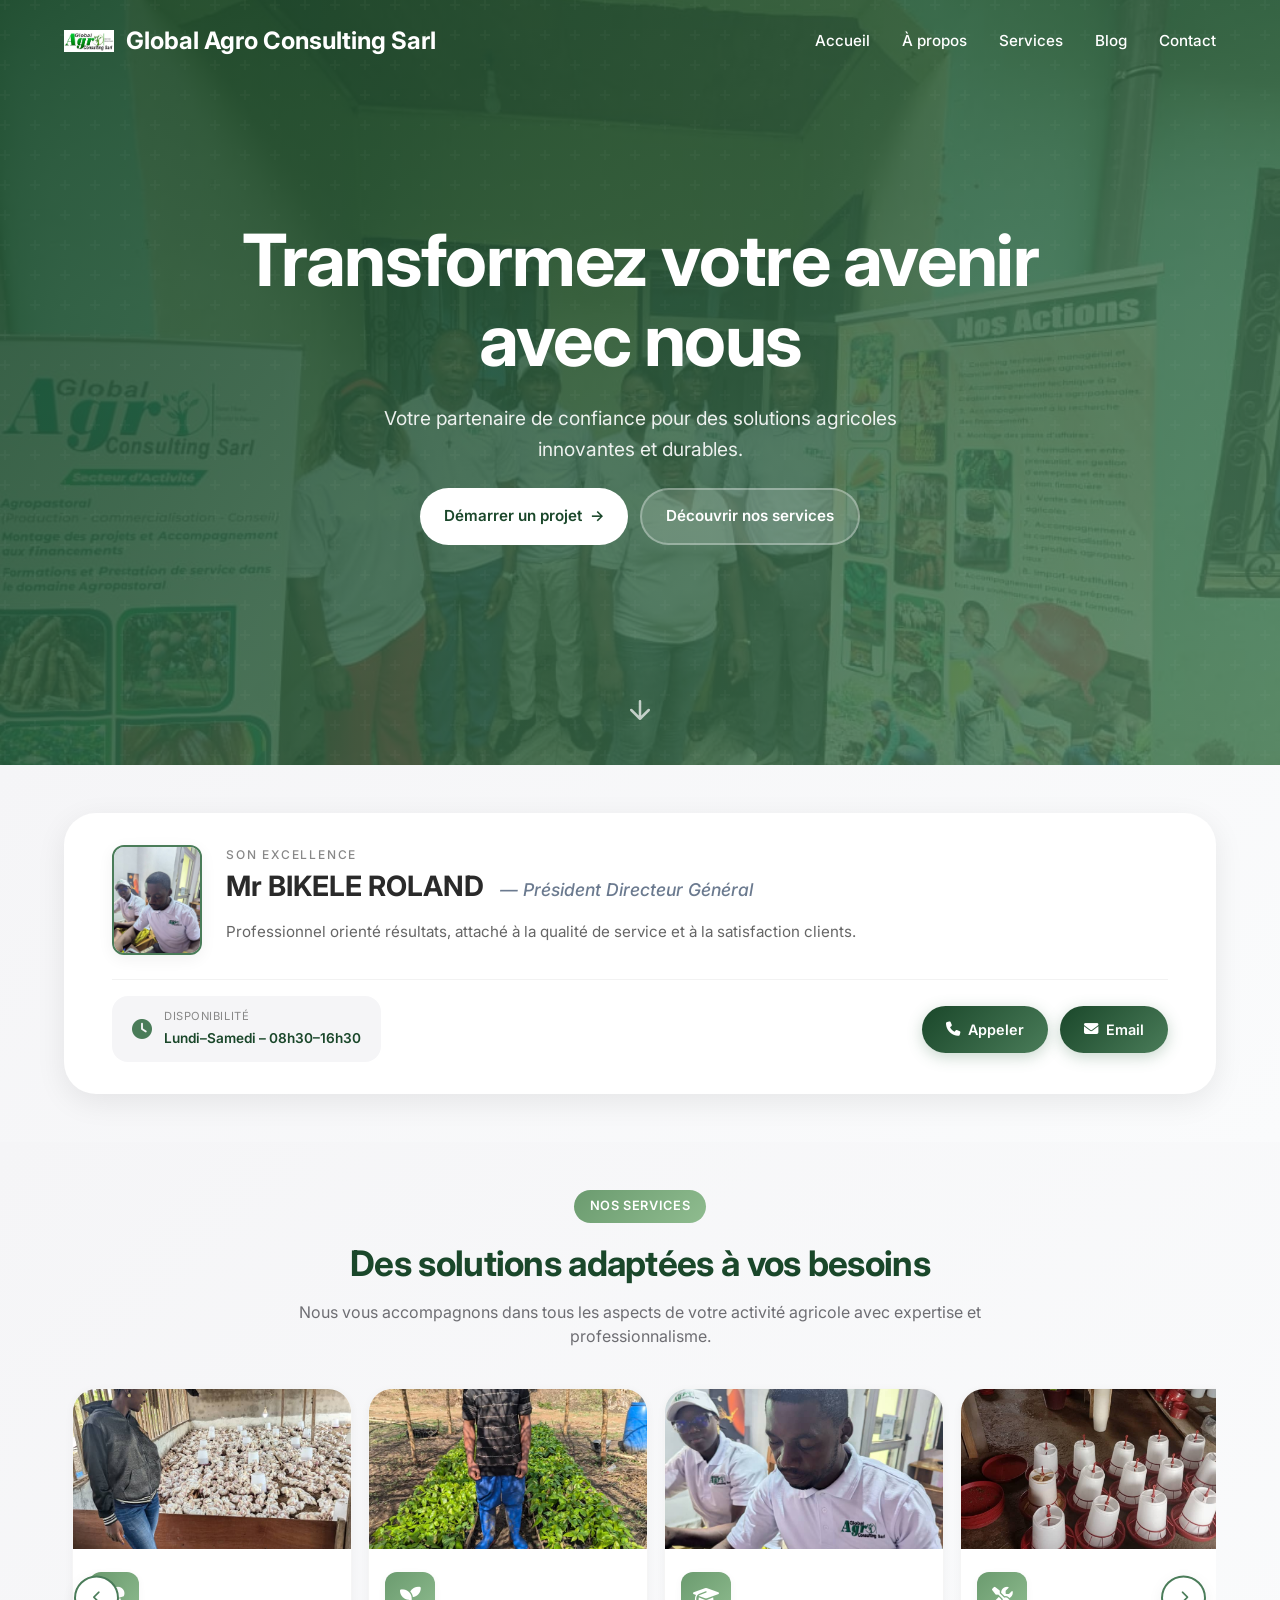
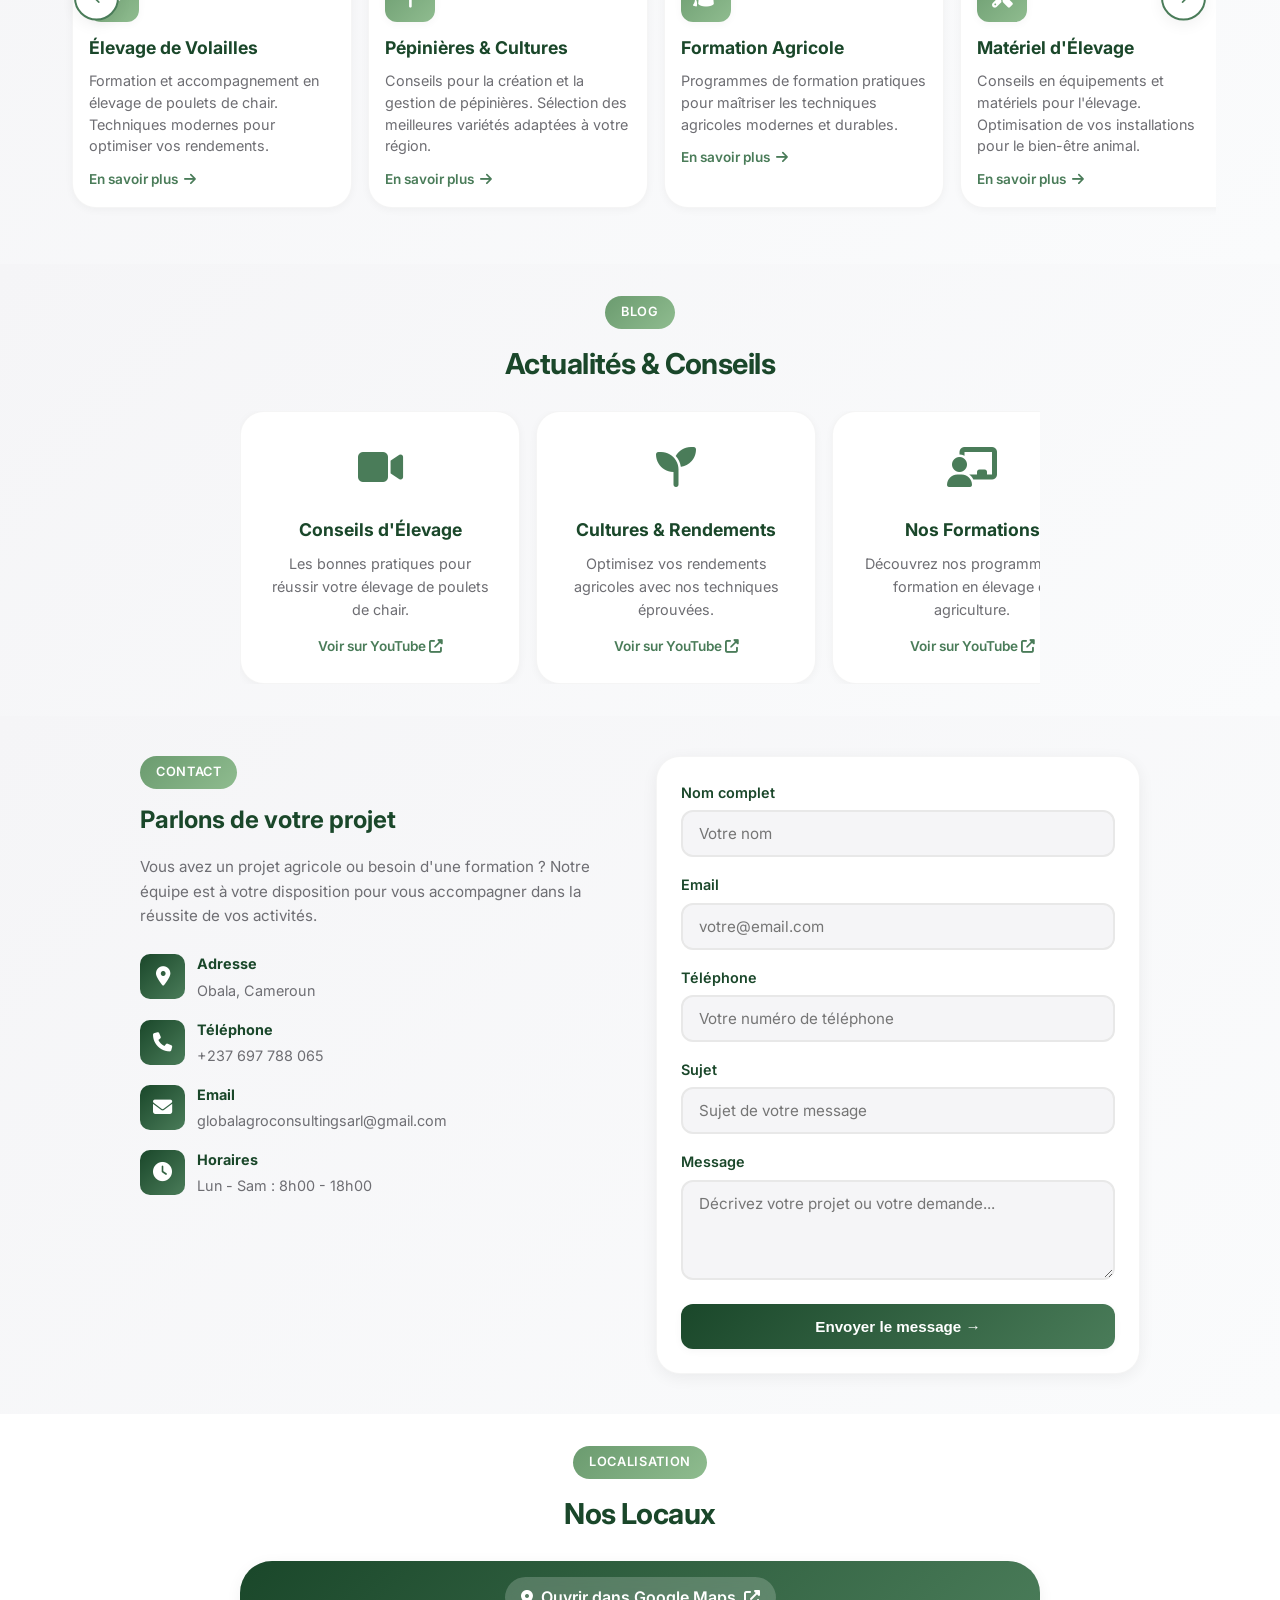
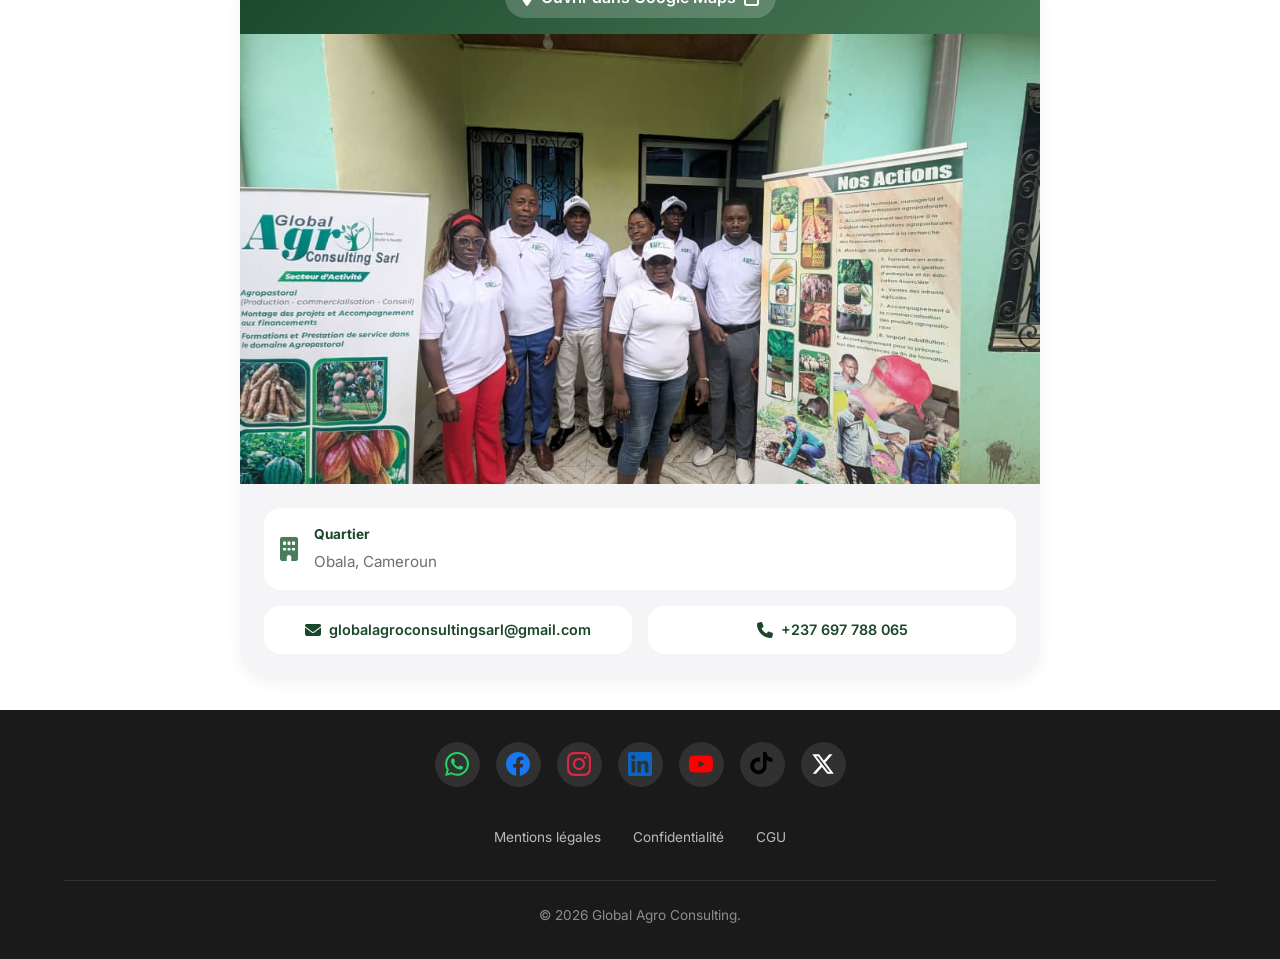
==== index.html @ 36a89e64 "premier commit" ====
<!DOCTYPE html>
<html lang="fr">
<head>
    <!-- ============================================
         MÉTADONNÉES
         ============================================ -->
    <meta charset="UTF-8">
    <meta name="viewport" content="width=device-width, initial-scale=1.0">
    <meta name="description" content="Votre description ici - Présentez votre entreprise en 150-160 caractères">
    <meta name="author" content="Nom de votre entreprise">
    <meta name="keywords" content="mots-clés, secteur, activité, ville">
    
    <!-- Titre de la page -->
    <title>Nom de votre entreprise - Votre slogan</title>
    
    <!-- ============================================
         POLICES ET STYLES
         ============================================ -->
    <!-- Police Inter (style Apple) -->
    <link rel="preconnect" href="https://fonts.googleapis.com">
    <link rel="preconnect" href="https://fonts.gstatic.com" crossorigin>
    <link href="https://fonts.googleapis.com/css2?family=Inter:wght@300;400;500;600;700&display=swap" rel="stylesheet">

    <!-- Icons - Font Awesome -->
    <link rel="stylesheet" href="https://cdnjs.cloudflare.com/ajax/libs/font-awesome/6.5.1/css/all.min.css">

    <!-- Feuille de style principale -->
    <link rel="stylesheet" href="css/style.css">
    
    <!-- ============================================
         FAVICONE
         ============================================
         Votre logo comme favicone
    -->
    <link rel="icon" type="image/jpeg" href="images/logo consulting.jpeg">
</head>
<body>

    <!-- ============================================
         NAVIGATION
         ============================================
        
    -->
    <nav class="navbar" id="navbar">
        <!-- LOGO -->
        <a href="#" class="logo">
            <img src="images/logo consulting.jpeg" alt="Logo" class="logo-img">
            <!-- REMPLACER PAR LE NOM DE VOTRE ENTREPRISE -->
            Global Agro Consulting Sarl
        </a>
        
        <!-- Liens de navigation -->
        <ul class="nav-links" id="navLinks">
            <li><a href="#accueil">Accueil</a></li>
            <li><a href="#apropos">À propos</a></li>
            <li><a href="#services">Services</a></li>
            <li><a href="#blog">Blog</a></li>
            <li><a href="#contact">Contact</a></li>
        </ul>
        
        <!-- Bouton menu mobile (hamburger) -->
        <button class="mobile-toggle" id="mobileToggle" aria-label="Menu">
            <span></span>
            <span></span>
            <span></span>
        </button>
    </nav>

    <!-- ============================================
         HERO SECTION (ACCUEIL)
         ============================================
         Section principale avec impact visuel
         PHOTO : Remplacez par une photo de vos locaux
    -->
    <section class="hero" id="accueil" style="background: linear-gradient(135deg, rgba(26, 71, 42, 0.9) 0%, rgba(74, 124, 89, 0.8) 100%), url('images/local a obala.jpeg') center/cover no-repeat fixed;">
        <div class="hero-content">
    
            
            <!-- Titre principal -->
            <h1>Transformez votre avenir avec nous</h1>
            
            <!-- Sous-titre / Description -->
            <p>Votre partenaire de confiance pour des solutions agricoles innovantes et durables.</p>
            
            <!-- Boutons d'action -->
            <div class="hero-buttons">
                <a href="#contact" class="btn btn-primary">
                    Démarrer un projet <span>→</span>
                </a>
                <a href="#services" class="btn btn-secondary">
                    Découvrir nos services
                </a>
            </div>
        </div>
        
        <!-- Indicateur de scroll -->
        <div class="hero-scroll">
            <svg viewBox="0 0 24 24" fill="none" stroke-width="2" stroke-linecap="round" stroke-linejoin="round">
                <path d="M12 5v14M19 12l-7 7-7-7"/>
            </svg>
        </div>
    </section>

    <!-- ============================================
         SECTION À PROPOS
         ============================================
         Carte du Directeur Général - Style Premium
    -->
    <section class="about" id="apropos">
        <div class="dg-card fade-in">
            <!-- Informations du DG -->
            <div class="dg-content">
                <div class="dg-header">
                    <!-- Photo du DG en petit dans le coin -->
                    <div class="dg-photo-wrapper">
                        <img src="images/formation chez agro consuting.jpeg" alt="Mr BIKELE ROLAND - Directeur Général" class="dg-photo">
                    </div>
                    
                    <div class="dg-text-section">
                        <p class="dg-excellence">SON EXCELLENCE</p>
                        <div class="dg-name-title">
                            <h2 class="dg-name">Mr BIKELE ROLAND</h2>
                            <p class="dg-title">Président Directeur Général</p>
                            <p class="dg-description">
                    Professionnel orienté résultats, attaché à la qualité de service et à la satisfaction clients.
                </p>
                        </div>
                    </div>
                </div>
                
                
                
                <div class="dg-bottom">
                    <div class="dg-availability-inner">
                        <i class="fas fa-clock"></i>
                        <div>
                            <span class="availability-label">Disponibilité</span>
                            <p class="availability-hours">Lundi–Samedi – 08h30–16h30</p>
                        </div>
                    </div>
                    
                    <div class="dg-actions">
                        <a href="tel:+237697788065" class="btn-contact">
                            <i class="fas fa-phone"></i>
                            Appeler
                        </a>
                        <a href="mailto:globalagroconsultingsarl@gmail.com" class="btn-contact">
                            <i class="fas fa-envelope"></i>
                            Email
                        </a>
                    </div>
                </div>
            </div>
        </div>
    </section>

    <!-- ============================================
         SECTION SERVICES
         ============================================
         Grille présentant vos services/prestations
    -->
    <section class="services" id="services">
        <div class="section-header fade-in">
            <span class="section-tag">Nos Services</span>
            <h2 class="section-title">Des solutions adaptées à vos besoins</h2>
            <p class="section-subtitle">Nous vous accompagnons dans tous les aspects de votre activité agricole avec expertise et professionnalisme.</p>
        </div>
        
        <div class="services-slider">
            <div class="services-track">
                <!-- SERVICE 1 : Élevage -->
                <div class="service-card fade-in">
                    <img src="images/services elevage poussins.jpeg" alt="Élevage de volailles" class="service-image">
                    <div class="service-icon"><i class="fas fa-feather"></i></div>
                    <h3>Élevage de Volailles</h3>
                    <p>Formation et accompagnement en élevage de poulets de chair. Techniques modernes pour optimiser vos rendements.</p>
                    <a href="#contact" class="service-link">En savoir plus <i class="fas fa-arrow-right"></i></a>
                </div>
                
                <!-- SERVICE 2 : Pépinières -->
                <div class="service-card fade-in">
                    <img src="images/services aide pépinières .jpeg" alt="Pépinières et cultures" class="service-image">
                    <div class="service-icon"><i class="fas fa-seedling"></i></div>
                    <h3>Pépinières & Cultures</h3>
                    <p>Conseils pour la création et la gestion de pépinières. Sélection des meilleures variétés adaptées à votre région.</p>
                    <a href="#contact" class="service-link">En savoir plus <i class="fas fa-arrow-right"></i></a>
                </div>
                
                <!-- SERVICE 3 : Formation -->
                <div class="service-card fade-in">
                    <img src="images/formation chez agro consuting.jpeg" alt="Formation agricole" class="service-image">
                    <div class="service-icon"><i class="fas fa-graduation-cap"></i></div>
                    <h3>Formation Agricole</h3>
                    <p>Programmes de formation pratiques pour maîtriser les techniques agricoles modernes et durables.</p>
                    <a href="#contact" class="service-link">En savoir plus <i class="fas fa-arrow-right"></i></a>
                </div>
                
                <!-- SERVICE 4 : Matériel d'élevage -->
                <div class="service-card fade-in">
                    <img src="images/matériels elevage de poussins.jpeg" alt="Matériel d'élevage" class="service-image">
                    <div class="service-icon"><i class="fas fa-tools"></i></div>
                    <h3>Matériel d'Élevage</h3>
                    <p>Conseils en équipements et matériels pour l'élevage. Optimisation de vos installations pour le bien-être animal.</p>
                    <a href="#contact" class="service-link">En savoir plus <i class="fas fa-arrow-right"></i></a>
                </div>
                
                <!-- SERVICE 5 : Grandes Cultures -->
                <div class="service-card fade-in">
                    <img src="images/champs de mais réalisé .jpeg" alt="Grandes cultures" class="service-image">
                    <div class="service-icon"><i class="fas fa-seedling"></i></div>
                    <h3>Grandes Cultures</h3>
                    <p>Accompagnement technique pour les cultures céréalières. Gestion optimale pour des rendements maximaux.</p>
                    <a href="#contact" class="service-link">En savoir plus <i class="fas fa-arrow-right"></i></a>
                </div>
                
                <!-- SERVICE 6 : Élevage porcin -->
                <div class="service-card fade-in">
                    <img src="images/service elevages de port.jpeg" alt="Élevage porcin" class="service-image">
                    <div class="service-icon"><i class="fas fa-piggy-bank"></i></div>
                    <h3>Élevage Porcin</h3>
                    <p>Conseil et suivi en élevage de porcs. Techniques modernes pour une production optimale et durable.</p>
                    <a href="#contact" class="service-link">En savoir plus <i class="fas fa-arrow-right"></i></a>
                </div>
            </div>
            
            <!-- Navigation du slider -->
            <button class="slider-btn prev" aria-label="Précédent"><i class="fas fa-chevron-left"></i></button>
            <button class="slider-btn next" aria-label="Suivant"><i class="fas fa-chevron-right"></i></button>
        </div>
    </section>

    <!-- ============================================
         SECTION BLOG / ACTUALITÉS
         ============================================
         Version réduite - Articles avec liens YouTube
    -->
    <section class="blog" id="blog">
        <div class="blog-header fade-in">
            <span class="section-tag">Blog</span>
            <h2 class="section-title">Actualités & Conseils</h2>
        </div>

        <div class="blog-slider">
            <div class="blog-track">
                <!-- ARTICLE 1 -->
                <article class="blog-card fade-in">
                    <div class="blog-icon"><i class="fas fa-video"></i></div>
                    <h3>Conseils d'Élevage</h3>
                    <p>Les bonnes pratiques pour réussir votre élevage de poulets de chair.</p>
                    <a href="https://youtube.com/@votre_chaine" target="_blank" class="blog-link">
                        Voir sur YouTube <i class="fas fa-external-link-alt"></i>
                    </a>
                </article>

                <!-- ARTICLE 2 -->
                <article class="blog-card fade-in">
                    <div class="blog-icon"><i class="fas fa-seedling"></i></div>
                    <h3>Cultures & Rendements</h3>
                    <p>Optimisez vos rendements agricoles avec nos techniques éprouvées.</p>
                    <a href="https://youtube.com/@votre_chaine" target="_blank" class="blog-link">
                        Voir sur YouTube <i class="fas fa-external-link-alt"></i>
                    </a>
                </article>

                <!-- ARTICLE 3 -->
                <article class="blog-card fade-in">
                    <div class="blog-icon"><i class="fas fa-chalkboard-teacher"></i></div>
                    <h3>Nos Formations</h3>
                    <p>Découvrez nos programmes de formation en élevage et agriculture.</p>
                    <a href="https://youtube.com/@votre_chaine" target="_blank" class="blog-link">
                        Voir sur YouTube <i class="fas fa-external-link-alt"></i>
                    </a>
                </article>
            </div>
        </div>
    </section>

    <!-- ============================================
         SECTION CONTACT
         ============================================
         Formulaire et coordonnées
         Les messages sont enregistrés dans la base de données
    -->
    <section class="contact" id="contact">
        <div class="contact-container">
            <!-- Informations de contact -->
            <div class="contact-info fade-in">
                <span class="section-tag">Contact</span>
                <h3>Parlons de votre projet</h3>
                <p>
                    Vous avez un projet agricole ou besoin d'une formation ? Notre équipe est à votre 
                    disposition pour vous accompagner dans la réussite de vos activités.
                </p>
                
                <div class="contact-details">
                    <!-- Adresse -->
                    <div class="contact-item">
                        <div class="contact-icon">
                            <i class="fas fa-map-marker-alt"></i>
                        </div>
                        <div class="contact-item-text">
                            <h4>Adresse</h4>
                            <p>Obala, Cameroun</p>
                        </div>
                    </div>

                    <!-- Téléphone -->
                    <div class="contact-item">
                        <div class="contact-icon">
                            <i class="fas fa-phone"></i>
                        </div>
                        <div class="contact-item-text">
                            <h4>Téléphone</h4>
                            <p>+237 697 788 065</p>
                        </div>
                    </div>

                    <!-- Email -->
                    <div class="contact-item">
                        <div class="contact-icon">
                            <i class="fas fa-envelope"></i>
                        </div>
                        <div class="contact-item-text">
                            <h4>Email</h4>
                            <p>globalagroconsultingsarl@gmail.com</p>
                        </div>
                    </div>

                    <!-- Horaires -->
                    <div class="contact-item">
                        <div class="contact-icon">
                            <i class="fas fa-clock"></i>
                        </div>
                        <div class="contact-item-text">
                            <h4>Horaires</h4>
                            <p>Lun - Sam : 8h00 - 18h00</p>
                        </div>
                    </div>
                </div>
            </div>
            
            <!-- Formulaire de contact -->
            <form class="contact-form fade-in" action="https://formsubmit.co/globalagroconsoltingsarl@gmail.com" method="POST">
                <!-- Configuration FormSubmit -->
                <input type="hidden" name="_captcha" value="false">
                <input type="hidden" name="_template" value="table">
                <input type="hidden" name="_subject" value="Nouveau message - AgroConsulting">
                <input type="text" name="_honey" style="display:none">

                <!-- Nom -->
                <div class="form-group">
                    <label for="name">Nom complet</label>
                    <input type="text" id="name" name="name" required placeholder="Votre nom">
                </div>

                <!-- Email -->
                <div class="form-group">
                    <label for="email">Email</label>
                    <input type="email" id="email" name="email" required placeholder="votre@email.com">
                </div>

                <!-- Téléphone (optionnel) -->
                <div class="form-group">
                    <label for="phone">Téléphone</label>
                    <input type="tel" id="phone" name="phone" placeholder="Votre numéro de téléphone">
                </div>

                <!-- Sujet -->
                <div class="form-group">
                    <label for="subject">Sujet</label>
                    <input type="text" id="subject" name="subject" required placeholder="Sujet de votre message">
                </div>

                <!-- Message -->
                <div class="form-group">
                    <label for="message">Message</label>
                    <textarea id="message" name="message" required placeholder="Décrivez votre projet ou votre demande..."></textarea>
                </div>

                <!-- Bouton d'envoi -->
                <button type="submit" class="form-submit">Envoyer le message →</button>
            </form>
        </div>
    </section>

    <!-- ============================================
         SECTION LOCALISATION
         ============================================
         Photo des locaux avec informations
    -->
    <section class="location" id="localisation">
        <div class="location-header fade-in">
            <span class="section-tag">Localisation</span>
            <h2 class="section-title">Nos Locaux</h2>
        </div>
        
        <div class="location-card fade-in">
            <!-- En haut : Lien Google Maps -->
            <div class="location-map-link">
                <a href="https://www.google.com/maps/search/Obala+Cameroun" target="_blank" class="maps-btn">
                    <i class="fas fa-map-marker-alt"></i>
                    <span>Ouvrir dans Google Maps</span>
                    <i class="fas fa-external-link-alt"></i>
                </a>
            </div>
            
            <!-- Photo des locaux -->
            <div class="location-image">
                <img src="images/local a obala.jpeg" alt="Locaux de Agro Consulting à Obala">
            </div>
            
            <!-- En bas : Quartier et contact -->
            <div class="location-details">
                <div class="location-address">
                    <i class="fas fa-building"></i>
                    <div>
                        <strong>Quartier</strong>
                        <p>Obala, Cameroun</p>
                    </div>
                </div>
                <div class="location-contact-inline">
                    <a href="mailto:globalagroconsultingsarl@gmail.com">
                        <i class="fas fa-envelope"></i>
                        globalagroconsultingsarl@gmail.com
                    </a>
                    <a href="tel:++237 697 788 065">
                        <i class="fas fa-phone"></i>
                        +237 697 788 065
                    </a>
                </div>
            </div>
        </div>
    </section>

    <!-- ============================================
         FOOTER (PIED DE PAGE)
         ============================================
         Footer professionnel
    -->
    <footer class="footer">
        <div class="footer-content">
            <!-- Réseaux sociaux -->
            <div class="footer-social">
                <a href="https://wa.me/237697788065" target="_blank" aria-label="WhatsApp" class="social-whatsapp">
                    <svg viewBox="0 0 24 24" fill="currentColor" width="24" height="24">
                        <path d="M17.472 14.382c-.297-.149-1.758-.867-2.03-.967-.273-.099-.471-.148-.67.15-.197.297-.767.966-.94 1.164-.173.199-.347.223-.644.075-.297-.15-1.255-.463-2.39-1.475-.883-.788-1.48-1.761-1.653-2.059-.173-.297-.018-.458.13-.606.134-.133.298-.347.446-.52.149-.174.198-.298.298-.497.099-.198.05-.371-.025-.52-.075-.149-.669-1.612-.916-2.207-.242-.579-.487-.5-.669-.51-.173-.008-.371-.01-.57-.01-.198 0-.52.074-.792.372-.272.297-1.04 1.016-1.04 2.479 0 1.462 1.065 2.875 1.213 3.074.149.198 2.096 3.2 5.077 4.487.709.306 1.262.489 1.694.625.712.227 1.36.195 1.871.118.571-.085 1.758-.719 2.006-1.413.248-.694.248-1.289.173-1.413-.074-.124-.272-.198-.57-.347m-5.421 7.403h-.004a9.87 9.87 0 01-5.031-1.378l-.361-.214-3.741.982.998-3.648-.235-.374a9.86 9.86 0 01-1.51-5.26c.001-5.45 4.436-9.884 9.888-9.884 2.64 0 5.122 1.03 6.988 2.898a9.825 9.825 0 012.893 6.994c-.003 5.45-4.437 9.884-9.885 9.884m8.413-18.297A11.815 11.815 0 0012.05 0C5.495 0 .16 5.335.157 11.892c0 2.096.547 4.142 1.588 5.945L.057 24l6.305-1.654a11.882 11.882 0 005.683 1.448h.005c6.554 0 11.89-5.335 11.893-11.893a11.821 11.821 0 00-3.48-8.413Z"/>
                    </svg>
                </a>
                <a href="#" aria-label="Facebook" class="social-facebook">
                    <svg viewBox="0 0 24 24" fill="currentColor" width="24" height="24">
                        <path d="M24 12.073c0-6.627-5.373-12-12-12s-12 5.373-12 12c0 5.99 4.388 10.954 10.125 11.854v-8.385H7.078v-3.47h3.047V9.43c0-3.007 1.792-4.669 4.533-4.669 1.312 0 2.686.235 2.686.235v2.953H15.83c-1.491 0-1.956.925-1.956 1.874v2.25h3.328l-.532 3.47h-2.796v8.385C19.612 23.027 24 18.062 24 12.073z"/>
                    </svg>
                </a>
                <a href="#" aria-label="Instagram" class="social-instagram">
                    <svg viewBox="0 0 24 24" fill="currentColor" width="24" height="24">
                        <path d="M12 2.163c3.204 0 3.584.012 4.85.07 3.252.148 4.771 1.691 4.919 4.919.058 1.265.069 1.645.069 4.849 0 3.205-.012 3.584-.069 4.849-.149 3.225-1.664 4.771-4.919 4.919-1.266.058-1.644.07-4.85.07-3.204 0-3.584-.012-4.849-.07-3.26-.149-4.771-1.699-4.919-4.92-.058-1.265-.07-1.644-.07-4.849 0-3.204.013-3.583.07-4.849.149-3.227 1.664-4.771 4.919-4.919 1.266-.057 1.645-.069 4.849-.069zm0-2.163c-3.259 0-3.667.014-4.947.072-4.358.2-6.78 2.618-6.98 6.98-.059 1.281-.073 1.689-.073 4.948 0 3.259.014 3.668.072 4.948.2 4.358 2.618 6.78 6.98 6.98 1.281.058 1.689.072 4.948.072 3.259 0 3.668-.014 4.948-.072 4.354-.2 6.782-2.618 6.979-6.98.059-1.28.073-1.689.073-4.948 0-3.259-.014-3.667-.072-4.947-.196-4.354-2.617-6.78-6.979-6.98-1.281-.059-1.69-.073-4.949-.073zm0 5.838c-3.403 0-6.162 2.759-6.162 6.162s2.759 6.163 6.162 6.163 6.162-2.759 6.162-6.163c0-3.403-2.759-6.162-6.162-6.162zm0 10.162c-2.209 0-4-1.79-4-4 0-2.209 1.791-4 4-4s4 1.791 4 4c0 2.21-1.791 4-4 4zm6.406-11.845c-.796 0-1.441.645-1.441 1.44s.645 1.44 1.441 1.44c.795 0 1.439-.645 1.439-1.44s-.644-1.44-1.439-1.44z"/>
                    </svg>
                </a>
                <a href="#" aria-label="LinkedIn" class="social-linkedin">
                    <svg viewBox="0 0 24 24" fill="currentColor" width="24" height="24">
                        <path d="M20.447 20.452h-3.554v-5.569c0-1.328-.027-3.037-1.852-3.037-1.853 0-2.136 1.445-2.136 2.939v5.667H9.351V9h3.414v1.561h.046c.477-.9 1.637-1.85 3.37-1.85 3.601 0 4.267 2.37 4.267 5.455v6.286zM5.337 7.433c-1.144 0-2.063-.926-2.063-2.065 0-1.138.92-2.063 2.063-2.063 1.14 0 2.064.925 2.064 2.063 0 1.139-.925 2.065-2.064 2.065zm1.782 13.019H3.555V9h3.564v11.452zM22.225 0H1.771C.792 0 0 .774 0 1.729v20.542C0 23.227.792 24 1.771 24h20.451C23.2 24 24 23.227 24 22.271V1.729C24 .774 23.2 0 22.222 0h.003z"/>
                    </svg>
                </a>
                <a href="#" aria-label="YouTube" class="social-youtube">
                    <svg viewBox="0 0 24 24" fill="currentColor" width="24" height="24">
                        <path d="M23.498 6.186a3.016 3.016 0 0 0-2.122-2.136C19.505 3.545 12 3.545 12 3.545s-7.505 0-9.377.505A3.017 3.017 0 0 0 .502 6.186C0 8.07 0 12 0 12s0 3.93.502 5.814a3.016 3.016 0 0 0 2.122 2.136c1.871.505 9.376.505 9.376.505s7.505 0 9.377-.505a3.015 3.015 0 0 0 2.122-2.136C24 15.93 24 12 24 12s0-3.93-.502-5.814zM9.545 15.568V8.432L15.818 12l-6.273 3.568z"/>
                    </svg>
                </a>
                <a href="#" aria-label="TikTok" class="social-tiktok">
                    <svg viewBox="0 0 24 24" fill="currentColor" width="24" height="24">
                        <path d="M12.525.02c1.31-.02 2.61-.01 3.91-.02.08 1.53.63 3.09 1.75 4.17 1.12 1.11 2.7 1.62 4.24 1.79v4.03c-1.44-.05-2.89-.35-4.2-.97-.57-.26-1.1-.59-1.62-.93v6.16c0 2.52-1.12 4.84-2.9 6.24-1.72 1.39-3.92 1.98-6.09 1.69-2.21-.29-4.24-1.43-5.62-3.15-1.42-1.77-2.05-4.14-1.73-6.4.33-2.26 1.57-4.32 3.42-5.66 1.85-1.34 4.2-1.84 6.45-1.37v4.16c-1.17-.41-2.47-.33-3.58.23-1.11.56-1.95 1.56-2.31 2.75-.36 1.19-.21 2.49.41 3.56.62 1.07 1.68 1.84 2.9 2.11 1.22.27 2.5.01 3.54-.71 1.04-.72 1.74-1.87 1.92-3.12.05-.34.07-.68.07-1.03V.02h-1.56z"/>
                    </svg>
                </a>
                <a href="#" aria-label="X (Twitter)" class="social-x">
                    <svg viewBox="0 0 24 24" fill="currentColor" width="24" height="24">
                        <path d="M18.244 2.25h3.308l-7.227 8.26 8.502 11.24H16.17l-5.214-6.817L4.99 21.75H1.68l7.737-8.835L1.254 2.25H8.08l4.713 6.231zm-1.161 17.52h1.833L7.084 4.126H5.117z"/>
                    </svg>
                </a>
            </div>

            <!-- Section Légal -->
            <div class="footer-legal">
                <a href="#">Mentions légales</a>
                <a href="#">Confidentialité</a>
                <a href="#">CGU</a>
            </div>
        </div>

        <!-- Copyright -->
        <div class="footer-bottom">
            <p>&copy; 2026 Global Agro Consulting.</p>
        </div>
    </footer>

    <!-- ============================================
         SCRIPTS JAVASCRIPT
         ============================================
    -->
    <script src="js/main.js"></script>
</body>
</html>
---- css/style.css ----
/**
 * ============================================
 * AGROCONSULTING - FEUILLE DE STYLE PRINCIPALE
 * ============================================
 * Table des matières:
 * 1. Variables CSS (couleurs, ombres, transitions)
 * 2. Reset et styles de base
 * 3. Navigation (navbar)
 * 4. Section Hero (accueil)
 * 5. Styles généraux des sections
 * 6. Section À Propos
 * 7. Section Services
 * 8. Section Projets/Réalisations
 * 9. Section Témoignages
 * 10. Section Contact
 * 11. Footer (pied de page)
 * 12. Animations
 * 13. Responsive Design
 */

/* ============================================
 * 1. VARIABLES CSS
 * ============================================
 * Charte graphique revisitée : Vert clair, Blanc cassé, Dégradés
 * Style Apple-like : épuré, moderne, responsive
 */
:root {
    /* Palette de couleurs - Verts */
    --dark-green: #1a472a;        /* Vert foncé - texte, footer */
    --medium-green: #2d5a3f;      /* Vert moyen */
    --light-green: #4a7c59;       /* Vert clair - accent */
    --fresh-green: #6b9b6f;       /* Vert frais - dégradés */
    --accent-green: #8fbc8f;      /* Vert accent - highlights */
    --soft-green: #a8d5ba;        /* Vert très clair - fonds */
    
    /* Palette de couleurs - Neutres */
    --off-white: #fafbfc;         /* Blanc cassé - fond principal */
    --pure-white: #ffffff;        /* Blanc pur - cartes */
    --light-black: #1a1a1a;       /* Noir léger - texte */
    --gray-text: #6e6e73;         /* Gris - texte secondaire */
    --light-gray: #f5f5f7;        /* Gris très clair - style Apple */
    
    /* Dégradés */
    --gradient-primary: linear-gradient(135deg, #1a472a 0%, #4a7c59 100%);
    --gradient-secondary: linear-gradient(135deg, #6b9b6f 0%, #8fbc8f 100%);
    --gradient-hero: linear-gradient(135deg, rgba(26, 71, 42, 0.95) 0%, rgba(74, 124, 89, 0.85) 100%);
    --gradient-soft: linear-gradient(135deg, #f5f5f7 0%, #fafbfc 100%);
    
    /* Ombres portées - Style Apple */
    --shadow-light: 0 2px 8px rgba(0, 0, 0, 0.04);
    --shadow-medium: 0 4px 16px rgba(0, 0, 0, 0.06);
    --shadow-heavy: 0 8px 30px rgba(0, 0, 0, 0.08);
    --shadow-float: 0 10px 40px rgba(0, 0, 0, 0.1);
    
    /* Transitions et animations */
    --transition-smooth: all 0.3s cubic-bezier(0.4, 0, 0.2, 1);
    --transition-bounce: all 0.5s cubic-bezier(0.34, 1.56, 0.64, 1);
    
    /* Border radius - Style Apple */
    --radius-sm: 8px;
    --radius-md: 12px;
    --radius-lg: 16px;
    --radius-xl: 24px;
    --radius-xxl: 32px;
}

/* ============================================
 * 2. RESET ET STYLES DE BASE
 * ============================================
 * Normalisation des styles par défaut du navigateur
 */
* {
    margin: 0;
    padding: 0;
    box-sizing: border-box;
}

html {
    scroll-behavior: smooth; /* Défilement fluide */
}

body {
    font-family: 'Inter', -apple-system, BlinkMacSystemFont, 'Segoe UI', sans-serif;
    background-color: var(--off-white);
    color: var(--light-black);
    line-height: 1.6;
    overflow-x: hidden; /* Empêche le scroll horizontal */
    -webkit-font-smoothing: antialiased; /* Lissage des polices */
    -moz-osx-font-smoothing: grayscale;
}

/* ============================================
 * 3. NAVIGATION (BARRE DE MENU)
 * ============================================
 * Menu fixe en haut de page avec effet de scroll
 */
.navbar {
    position: fixed;
    top: 0;
    left: 0;
    right: 0;
    z-index: 1000; /* Au-dessus de tout */
    padding: 1rem 5%;
    display: flex;
    justify-content: space-between;
    align-items: center;
    transition: var(--transition-smooth);
    background: transparent;
}

/* Style de la navbar quand on scroll */
.navbar.scrolled {
    background: rgba(255, 255, 255, 0.95);
    backdrop-filter: blur(20px);
    -webkit-backdrop-filter: blur(20px);
    box-shadow: var(--shadow-light);
}

/* Logo de l'entreprise */
.logo {
    display: flex;
    align-items: center;
    gap: 0.75rem;
    font-size: 1.5rem;
    font-weight: 700;
    color: var(--pure-white);
    text-decoration: none;
    transition: var(--transition-smooth);
}

.navbar.scrolled .logo {
    color: var(--dark-green);
}

/* Icône du logo (emoji ou image) */
.logo-icon {
    width: 45px;
    height: 45px;
    background: var(--gradient-primary);
    border-radius: 12px;
    display: flex;
    align-items: center;
    justify-content: center;
    font-size: 1.4rem;
}

/* Image du logo */
.logo-img {
    width: 50px;
    height: 50px;
    object-fit: contain;
    border-radius: 8px;
}

/* Liens de navigation */
.nav-links {
    display: flex;
    gap: 2rem;
    list-style: none;
    align-items: center;
}

.nav-links a {
    color: var(--pure-white);
    text-decoration: none;
    font-weight: 500;
    font-size: 0.95rem;
    transition: var(--transition-smooth);
    position: relative;
}

.navbar.scrolled .nav-links a {
    color: var(--light-black);
}

/* Soulignement animé au survol */
.nav-links a::after {
    content: '';
    position: absolute;
    bottom: -5px;
    left: 0;
    width: 0;
    height: 2px;
    background: var(--gradient-primary);
    transition: var(--transition-smooth);
}

.nav-links a:hover::after {
    width: 100%;
}

/* Bouton CTA (Call To Action) */
.nav-cta {
    background: var(--gradient-primary);
    color: var(--pure-white) !important;
    padding: 0.75rem 1.5rem;
    border-radius: 30px;
    font-weight: 600;
    transition: var(--transition-bounce);
}

.nav-cta:hover {
    transform: scale(1.05);
    box-shadow: 0 10px 30px rgba(26, 71, 42, 0.3);
}

.nav-cta::after {
    display: none;
}

/* Menu mobile (hamburger) */
.mobile-toggle {
    display: none;
    flex-direction: column;
    gap: 5px;
    cursor: pointer;
    background: none;
    border: none;
    padding: 5px;
}

.mobile-toggle span {
    width: 25px;
    height: 2px;
    background: var(--pure-white);
    transition: var(--transition-smooth);
}

.navbar.scrolled .mobile-toggle span {
    background: var(--dark-green);
}

/* ============================================
 * 4. SECTION HERO (ACCUEIL)
 * ============================================
 * Grande section d'introduction avec image/vidéo de fond
 * Style Apple-like : épuré, impactant
 */
.hero {
    min-height: 85vh;
    display: flex;
    align-items: center;
    justify-content: center;
    position: relative;
    background: var(--gradient-hero);
    overflow: hidden;
    padding: 0 5%;
}

/* Motif d'arrière-plan */
.hero::before {
    content: '';
    position: absolute;
    top: 0;
    left: 0;
    right: 0;
    bottom: 0;
    background: url("../images/backgrounds/pattern.svg");
    opacity: 0.5;
}

/* Contenu central de la hero */
.hero-content {
    text-align: center;
    max-width: 800px;
    z-index: 1;
    padding: 2rem 0;
}

/* Badge d'information */
.hero-badge {
    display: inline-block;
    background: rgba(255, 255, 255, 0.15);
    backdrop-filter: blur(10px);
    padding: 0.4rem 1rem;
    border-radius: 30px;
    font-size: 0.875rem;
    font-weight: 500;
    color: var(--pure-white);
    margin-bottom: 1.5rem;
    border: 1px solid rgba(255, 255, 255, 0.2);
    animation: fadeInDown 0.8s ease-out;
}

/* Titre principal */
.hero h1 {
    font-size: clamp(2.5rem, 6vw, 4.5rem); /* Responsive */
    font-weight: 700;
    color: var(--pure-white);
    line-height: 1.1;
    margin-bottom: 1.5rem;
    letter-spacing: -0.02em;
    animation: fadeInUp 0.8s ease-out 0.2s both;
}

/* Sous-titre */
.hero p {
    font-size: clamp(1rem, 2vw, 1.2rem);
    color: rgba(255, 255, 255, 0.9);
    max-width: 600px;
    margin: 0 auto 1.5rem;
    animation: fadeInUp 0.8s ease-out 0.4s both;
}

/* Boutons d'action */
.hero-buttons {
    display: flex;
    gap: 0.75rem;
    justify-content: center;
    flex-wrap: wrap;
    animation: fadeInUp 0.8s ease-out 0.6s both;
}

/* Style général des boutons */
.btn {
    display: inline-flex;
    align-items: center;
    gap: 0.5rem;
    padding: 0.875rem 1.5rem;
    border-radius: 30px;
    font-weight: 600;
    font-size: 0.95rem;
    text-decoration: none;
    transition: var(--transition-bounce);
    cursor: pointer;
    border: none;
}

/* Bouton principal (blanc) */
.btn-primary {
    background: var(--pure-white);
    color: var(--dark-green);
}

.btn-primary:hover {
    transform: translateY(-3px);
    box-shadow: 0 15px 40px rgba(0, 0, 0, 0.2);
}

/* Bouton secondaire (transparent) */
.btn-secondary {
    background: rgba(255, 255, 255, 0.15);
    color: var(--pure-white);
    backdrop-filter: blur(10px);
    border: 2px solid rgba(255, 255, 255, 0.3);
}

.btn-secondary:hover {
    background: rgba(255, 255, 255, 0.25);
    transform: translateY(-3px);
}

/* Indicateur de scroll */
.hero-scroll {
    position: absolute;
    bottom: 2rem;
    left: 50%;
    transform: translateX(-50%);
    animation: bounce 2s infinite;
}

.hero-scroll svg {
    width: 30px;
    height: 30px;
    stroke: var(--pure-white);
    opacity: 0.7;
}

/* ============================================
 * 5. STYLES GÉNÉRAUX DES SECTIONS
 * ============================================
 */
section {
    padding: 2.5rem 5%; /* Espacement vertical et horizontal réduit */
}

/* En-tête de section */
.section-header {
    text-align: center;
    max-width: 700px;
    margin: 0 auto 2rem;
}

/* Étiquette de section */
.section-tag {
    display: inline-block;
    background: var(--gradient-secondary);
    color: var(--pure-white);
    padding: 0.4rem 1rem;
    border-radius: 20px;
    font-size: 0.8rem;
    font-weight: 600;
    text-transform: uppercase;
    letter-spacing: 0.05em;
    margin-bottom: 0.75rem;
}

/* Titre de section */
.section-title {
    font-size: clamp(1.5rem, 3vw, 2.2rem);
    font-weight: 700;
    color: var(--dark-green);
    margin-bottom: 0.5rem;
    letter-spacing: -0.02em;
}

/* Sous-titre de section */
.section-subtitle {
    font-size: 1rem;
    color: var(--gray-text);
    line-height: 1.5;
}

/* ============================================
 * 6. SECTION À PROPOS
 * ============================================
 * Carte du Directeur Général - Style Premium Apple
 * Carte allongée horizontalement, photo petite dans le coin
 */
.about {
    background: var(--gradient-soft);
    padding: 3rem 5%;
}

/* Carte principale du DG - Plus large, moins haute */
.dg-card {
    display: block;
    max-width: 1200px;
    margin: 0 auto;
    background: var(--pure-white);
    border-radius: var(--radius-xxl);
    overflow: hidden;
    box-shadow: var(--shadow-heavy);
    transition: var(--transition-smooth);
}

.dg-card:hover {
    box-shadow: var(--shadow-float);
}

/* Contenu principal */
.dg-content {
    padding: 2rem 3rem;
    display: flex;
    flex-direction: column;
    gap: 1.5rem;
}

/* En-tête avec photo et nom/titre */
.dg-header {
    display: flex;
    align-items: flex-start;
    gap: 1.5rem;
}

/* Wrapper photo - Petit, dans le coin */
.dg-photo-wrapper {
    flex-shrink: 0;
    width: 90px;
    height: 110px;
    border-radius: var(--radius-md);
    overflow: hidden;
    box-shadow: var(--shadow-medium);
    border: 2px solid var(--light-green);
}

/* Photo du DG - Juste le visage, très petit */
.dg-photo {
    width: 100%;
    height: 100%;
    object-fit: cover;
    object-position: center top;
}

/* Section texte */
.dg-text-section {
    display: flex;
    flex-direction: column;
    gap: 0.35rem;
    flex: 1;
}

/* "SON EXCELLENCE" */
.dg-excellence {
    font-size: 0.75rem;
    color: #888;
    letter-spacing: 0.15em;
    text-transform: uppercase;
    margin: 0;
    font-weight: 500;
}

/* Nom et titre du DG sur la même ligne */
.dg-name-title {
    display: flex;
    align-items: baseline;
    gap: 1rem;
    flex-wrap: wrap;
}

.dg-name {
    font-size: 1.75rem;
    font-weight: 700;
    color: #2a2a2a;
    margin: 0;
    line-height: 1.2;
}

.dg-title {
    font-size: 1.1rem;
    color: #6b7a8f;
    font-style: italic;
    margin: 0;
    font-weight: 500;
}

.dg-title::before {
    content: '— ';
}

/* Description */
.dg-description {
    font-size: 0.95rem;
    color: #666;
    line-height: 1.6;
    margin: 0;
    max-width: 700px;
}

/* Section basse : disponibilité + boutons */
.dg-bottom {
    display: flex;
    align-items: center;
    justify-content: space-between;
    gap: 1.5rem;
    flex-wrap: wrap;
    padding-top: 1rem;
    border-top: 1px solid rgba(0, 0, 0, 0.05);
}

/* Carte disponibilité interne */
.dg-availability-inner {
    display: flex;
    align-items: center;
    gap: 0.75rem;
    padding: 0.75rem 1.25rem;
    background: var(--light-gray);
    border-radius: var(--radius-lg);
}

.dg-availability-inner i {
    font-size: 1.25rem;
    color: var(--light-green);
}

.dg-availability-inner .availability-label {
    display: block;
    font-size: 0.7rem;
    color: #888;
    text-transform: uppercase;
    letter-spacing: 0.05em;
    margin-bottom: 0.15rem;
}

.dg-availability-inner .availability-hours {
    font-size: 0.85rem;
    color: var(--dark-green);
    font-weight: 600;
    margin: 0;
}

/* Boutons d'action */
.dg-actions {
    display: flex;
    gap: 0.75rem;
    flex-wrap: wrap;
}

.btn-contact {
    display: inline-flex;
    align-items: center;
    gap: 0.5rem;
    padding: 0.75rem 1.5rem;
    border-radius: var(--radius-xxl);
    font-weight: 600;
    font-size: 0.9rem;
    text-decoration: none;
    transition: var(--transition-bounce);
    background: var(--gradient-primary);
    color: var(--pure-white);
    box-shadow: 0 4px 15px rgba(74, 124, 89, 0.3);
}

.btn-contact:hover {
    transform: translateY(-2px);
    box-shadow: 0 6px 20px rgba(74, 124, 89, 0.4);
}

.btn-contact i {
    font-size: 0.9rem;
}

/* ============================================
 * 7. SECTION SERVICES
 * ============================================
 * Slider de cartes présentant les services
 * Style Apple : cartes épurées, ombres douces
 */
.services {
    background: var(--gradient-soft);
    padding: 3rem 5%;
}

.section-header {
    text-align: center;
    max-width: 700px;
    margin: 0 auto 2rem;
}

.section-tag {
    display: inline-block;
    background: var(--gradient-secondary);
    color: var(--pure-white);
    padding: 0.4rem 1rem;
    border-radius: 20px;
    font-size: 0.8rem;
    font-weight: 600;
    text-transform: uppercase;
    letter-spacing: 0.05em;
    margin-bottom: 0.75rem;
}

.section-title {
    font-size: clamp(1.5rem, 3vw, 2.2rem);
    font-weight: 700;
    color: var(--dark-green);
    margin-bottom: 0.5rem;
    letter-spacing: -0.02em;
}

.section-subtitle {
    font-size: 1rem;
    color: var(--gray-text);
    line-height: 1.5;
}

/* Slider pour services */
.services-slider {
    position: relative;
    max-width: 1200px;
    margin: 0 auto;
    overflow: hidden;
}

.services-track {
    display: flex;
    gap: 1rem;
    overflow-x: auto;
    scroll-behavior: smooth;
    scrollbar-width: none;
    -ms-overflow-style: none;
    padding: 0.5rem;
}

.services-track::-webkit-scrollbar {
    display: none;
}

.service-card {
    flex: 0 0 280px;
    background: var(--pure-white);
    border-radius: var(--radius-xl);
    overflow: hidden;
    transition: var(--transition-bounce);
    border: 1px solid rgba(0, 0, 0, 0.04);
    box-shadow: var(--shadow-light);
}

.service-card:hover {
    transform: translateY(-8px);
    box-shadow: var(--shadow-float);
}

.service-image {
    width: 100%;
    height: 160px;
    object-fit: cover;
    transition: var(--transition-smooth);
}

.service-card:hover .service-image {
    transform: scale(1.05);
}

.service-icon {
    width: 50px;
    height: 50px;
    background: var(--gradient-secondary);
    border-radius: var(--radius-md);
    display: flex;
    align-items: center;
    justify-content: center;
    font-size: 1.3rem;
    margin: 1rem 1rem 0.75rem;
    color: white;
    box-shadow: var(--shadow-light);
}

.service-card h3 {
    font-size: 1.1rem;
    color: var(--dark-green);
    margin: 0 1rem 0.5rem;
}

.service-card p {
    color: var(--gray-text);
    line-height: 1.5;
    font-size: 0.9rem;
    padding: 0 1rem;
}

.service-link {
    display: inline-flex;
    align-items: center;
    gap: 0.4rem;
    color: var(--light-green);
    text-decoration: none;
    font-weight: 600;
    font-size: 0.85rem;
    margin: 0.75rem 1rem 1rem;
    transition: var(--transition-smooth);
}

.service-link:hover {
    color: var(--dark-green);
    gap: 0.6rem;
}

/* Boutons du slider */
.slider-btn {
    position: absolute;
    top: 50%;
    transform: translateY(-50%);
    width: 45px;
    height: 45px;
    border-radius: 50%;
    background: var(--pure-white);
    border: 2px solid var(--light-green);
    color: var(--light-green);
    cursor: pointer;
    z-index: 10;
    transition: var(--transition-smooth);
    display: flex;
    align-items: center;
    justify-content: center;
    box-shadow: var(--shadow-medium);
}

.slider-btn:hover {
    background: var(--light-green);
    color: var(--pure-white);
    transform: translateY(-50%) scale(1.1);
}

.slider-btn.prev { left: 10px; }
.slider-btn.next { right: 10px; }

/* ============================================
 * 10. SECTION CONTACT
 * ============================================
 * Formulaire et informations de contact
 * Style Apple : formulaire épuré, champs arrondis
 */
.contact {
    background: var(--gradient-soft);
    padding: 2.5rem 5%;
}

.contact-container {
    display: grid;
    grid-template-columns: repeat(auto-fit, minmax(300px, 1fr));
    gap: 2rem;
    max-width: 1000px;
    margin: 0 auto;
}

/* Informations de contact */
.contact-info h3 {
    font-size: 1.5rem;
    color: var(--dark-green);
    margin-bottom: 1rem;
}

.contact-info p {
    color: var(--gray-text);
    margin-bottom: 1.5rem;
    font-size: 0.95rem;
}

.contact-details {
    display: flex;
    flex-direction: column;
    gap: 1rem;
}

/* Élément de contact individuel */
.contact-item {
    display: flex;
    align-items: center;
    gap: 0.75rem;
}

.contact-icon {
    width: 45px;
    height: 45px;
    background: var(--gradient-primary);
    border-radius: 10px;
    display: flex;
    align-items: center;
    justify-content: center;
    font-size: 1.2rem;
    color: var(--pure-white);
    flex-shrink: 0;
}

.contact-item-text h4 {
    color: var(--dark-green);
    font-size: 0.9rem;
    margin-bottom: 0.2rem;
}

.contact-item-text p {
    color: var(--gray-text);
    font-size: 0.9rem;
    margin: 0;
}

/* Formulaire de contact */
.contact-form {
    background: var(--pure-white);
    padding: 1.5rem;
    border-radius: var(--radius-xl);
    box-shadow: var(--shadow-medium);
    border: 1px solid rgba(0, 0, 0, 0.04);
}

/* Groupe de champ */
.form-group {
    margin-bottom: 1rem;
}

.form-group label {
    display: block;
    color: var(--dark-green);
    font-weight: 600;
    margin-bottom: 0.4rem;
    font-size: 0.9rem;
}

.form-group input,
.form-group textarea {
    width: 100%;
    padding: 0.75rem 1rem;
    border: 2px solid #e8e8e8;
    border-radius: var(--radius-md);
    font-family: inherit;
    font-size: 0.95rem;
    transition: var(--transition-smooth);
    background: var(--light-gray);
}

/* État focus des champs */
.form-group input:focus,
.form-group textarea:focus {
    outline: none;
    border-color: var(--light-green);
    background: var(--pure-white);
    box-shadow: 0 0 0 4px rgba(74, 124, 89, 0.08);
}

.form-group textarea {
    resize: vertical;
    min-height: 100px;
}

/* Bouton d'envoi */
.form-submit {
    width: 100%;
    padding: 0.875rem;
    background: var(--gradient-primary);
    color: var(--pure-white);
    border: none;
    border-radius: var(--radius-md);
    font-size: 0.95rem;
    font-weight: 600;
    cursor: pointer;
    transition: var(--transition-bounce);
    box-shadow: var(--shadow-light);
}

.form-submit:hover {
    transform: translateY(-3px);
    box-shadow: var(--shadow-medium);
}

/* ============================================
 * 10.5 SECTION LOCALISATION
 * ============================================
 * Photo des locaux avec informations
 * Style Apple : carte arrondie, image immersive
 */
.location {
    background: var(--pure-white);
    padding: 2rem 5%;
}

.location-header {
    text-align: center;
    margin-bottom: 1.5rem;
}

.location-header .section-title {
    font-size: 1.8rem;
}

.location-card {
    max-width: 800px;
    margin: 0 auto;
    background: var(--light-gray);
    border-radius: var(--radius-xxl);
    overflow: hidden;
    box-shadow: var(--shadow-medium);
}

/* Lien Google Maps en haut */
.location-map-link {
    background: var(--gradient-primary);
    padding: 1rem;
    text-align: center;
}

.maps-btn {
    display: inline-flex;
    align-items: center;
    gap: 0.5rem;
    color: var(--pure-white);
    text-decoration: none;
    font-weight: 600;
    padding: 0.5rem 1rem;
    border-radius: var(--radius-xxl);
    background: rgba(255, 255, 255, 0.2);
    backdrop-filter: blur(10px);
    transition: var(--transition-bounce);
}

.maps-btn:hover {
    background: rgba(255, 255, 255, 0.3);
    transform: scale(1.05);
}

/* Photo des locaux */
.location-image {
    width: 100%;
    height: 450px;
    overflow: hidden;
}

.location-image img {
    width: 100%;
    height: 100%;
    object-fit: cover;
    transition: var(--transition-smooth);
}

.location-image:hover img {
    transform: scale(1.05);
}

/* Détails en bas */
.location-details {
    padding: 1.5rem;
    display: flex;
    flex-direction: column;
    gap: 1rem;
}

.location-address {
    display: flex;
    align-items: center;
    gap: 1rem;
    padding: 1rem;
    background: var(--pure-white);
    border-radius: var(--radius-lg);
}

.location-address i {
    font-size: 1.5rem;
    color: var(--light-green);
}

.location-address strong {
    display: block;
    color: var(--dark-green);
    font-size: 0.85rem;
    margin-bottom: 0.25rem;
}

.location-address p {
    color: var(--gray-text);
    font-size: 0.95rem;
    margin: 0;
}

.location-contact-inline {
    display: flex;
    gap: 1rem;
    flex-wrap: wrap;
}

.location-contact-inline a {
    flex: 1;
    min-width: 150px;
    display: flex;
    align-items: center;
    justify-content: center;
    gap: 0.5rem;
    padding: 0.75rem 1rem;
    background: var(--pure-white);
    border-radius: var(--radius-lg);
    color: var(--dark-green);
    text-decoration: none;
    font-weight: 600;
    font-size: 0.9rem;
    transition: var(--transition-bounce);
}

.location-contact-inline a:hover {
    background: var(--light-green);
    color: var(--pure-white);
    transform: translateY(-2px);
}

.location-contact-inline i {
    font-size: 1rem;
}

/* ============================================
 * 10.6 SECTION BLOG (RÉDUITE)
 * ============================================
 * Version compacte du blog - Slider
 * Style Apple : minimaliste et épuré
 */
.blog {
    background: var(--gradient-soft);
    padding: 2rem 5%;
}

.blog-header {
    text-align: center;
    margin-bottom: 1.5rem;
}

.blog-header .section-title {
    font-size: 1.8rem;
}

.blog-slider {
    max-width: 800px;
    margin: 0 auto;
}

.blog-track {
    display: flex;
    gap: 1rem;
    overflow-x: auto;
    scroll-behavior: smooth;
    scrollbar-width: none;
}

.blog-track::-webkit-scrollbar {
    display: none;
}

.blog-card {
    flex: 0 0 280px;
    background: var(--pure-white);
    padding: 1.5rem;
    border-radius: var(--radius-xl);
    text-align: center;
    transition: var(--transition-bounce);
    border: 1px solid rgba(0, 0, 0, 0.04);
    box-shadow: var(--shadow-light);
}

.blog-card:hover {
    transform: translateY(-8px);
    box-shadow: var(--shadow-float);
}

.blog-icon {
    font-size: 2.5rem;
    color: var(--light-green);
    margin-bottom: 1rem;
}

.blog-card h3 {
    font-size: 1.1rem;
    color: var(--dark-green);
    margin-bottom: 0.5rem;
}

.blog-card p {
    color: var(--gray-text);
    font-size: 0.9rem;
    margin-bottom: 0.75rem;
}

.blog-link {
    color: var(--light-green);
    text-decoration: none;
    font-weight: 600;
    font-size: 0.85rem;
    transition: var(--transition-smooth);
}

.blog-link:hover {
    color: var(--dark-green);
}

/* ============================================
 * 11. FOOTER (PIED DE PAGE)
 * ============================================
 * Footer professionnel - Réseaux sociaux + Légal
 */
.footer {
    background: var(--light-black);
    color: var(--pure-white);
    padding: 2rem 5%;
}

.footer-content {
    max-width: 1200px;
    margin: 0 auto;
    display: flex;
    flex-direction: column;
    align-items: center;
    gap: 1.5rem;
}

/* Footer bottom (copyright) */
.footer-bottom {
    border-top: 1px solid rgba(255, 255, 255, 0.1);
    margin-top: 2rem;
    padding-top: 1.5rem;
    text-align: center;
    position: relative;
    z-index: 10;
}

.footer-bottom p {
    color: rgba(255, 255, 255, 0.5);
    font-size: 0.85rem;
    margin: 0;
}

/* Réseaux sociaux */
.footer-social {
    display: flex;
    gap: 1rem;
    justify-content: center;
    flex-wrap: wrap;
}

.footer-social a {
    width: 45px;
    height: 45px;
    border-radius: 50%;
    display: flex;
    align-items: center;
    justify-content: center;
    transition: all 0.4s cubic-bezier(0.34, 1.56, 0.64, 1);
    background: rgba(255, 255, 255, 0.1);
    backdrop-filter: blur(10px);
}

/* Couleurs spécifiques par réseau */
.social-whatsapp {
    background: rgba(37, 211, 102, 0.2);
    color: #25D366;
}

.social-facebook {
    background: rgba(24, 119, 242, 0.2);
    color: #1877F2;
}

.social-instagram {
    background: rgba(220, 39, 67, 0.2);
    color: #dc2743;
}

.social-linkedin {
    background: rgba(10, 102, 194, 0.2);
    color: #0A66C2;
}

.social-youtube {
    background: rgba(255, 0, 0, 0.2);
    color: #FF0000;
}

.social-tiktok {
    background: rgba(0, 0, 0, 0.2);
    color: #000000;
}

.social-x {
    background: rgba(255, 255, 255, 0.2);
    color: #ffffff;
}

.footer-social a:hover {
    transform: translateY(-8px) scale(1.15);
    box-shadow: 0 15px 30px rgba(0, 0, 0, 0.3);
}

.social-whatsapp:hover {
    background: #25D366;
    color: white;
}

.social-facebook:hover {
    background: #1877F2;
    color: white;
}

.social-instagram:hover {
    background: linear-gradient(45deg, #f09433, #e6683c, #dc2743, #cc2366, #bc1888);
    color: white;
}

.social-linkedin:hover {
    background: #0A66C2;
    color: white;
}

.social-youtube:hover {
    background: #FF0000;
    color: white;
}

.social-tiktok:hover {
    background: #000000;
    color: white;
}

.social-x:hover {
    background: #000000;
    color: white;
}

/* Section Légal */
.footer-legal {
    display: flex;
    gap: 2rem;
    flex-wrap: wrap;
    justify-content: center;
    margin-top: 1rem;
    position: relative;
    z-index: 1;
}

.footer-legal a {
    color: rgba(255, 255, 255, 0.7);
    text-decoration: none;
    font-size: 0.85rem;
    transition: var(--transition-smooth);
    position: relative;
}

.footer-legal a::after {
    content: '';
    position: absolute;
    bottom: -3px;
    left: 0;
    width: 0;
    height: 1px;
    background: var(--light-green);
    transition: var(--transition-smooth);
}

.footer-legal a:hover {
    color: var(--pure-white);
}

.footer-legal a:hover::after {
    width: 100%;
}

/* ============================================
 * 12. ANIMATIONS
 * ============================================
 */
@keyframes fadeInUp {
    from {
        opacity: 0;
        transform: translateY(30px);
    }
    to {
        opacity: 1;
        transform: translateY(0);
    }
}

@keyframes fadeInDown {
    from {
        opacity: 0;
        transform: translateY(-30px);
    }
    to {
        opacity: 1;
        transform: translateY(0);
    }
}

@keyframes bounce {
    0%, 20%, 50%, 80%, 100% {
        transform: translateX(-50%) translateY(0);
    }
    40% {
        transform: translateX(-50%) translateY(-10px);
    }
    60% {
        transform: translateX(-50%) translateY(-5px);
    }
}

/* Classe pour animation au scroll */
.fade-in {
    opacity: 0;
    transform: translateY(30px);
    transition: opacity 0.6s ease-out, transform 0.6s ease-out;
}

.fade-in.visible {
    opacity: 1;
    transform: translateY(0);
}

/* ============================================
 * 13. RESPONSIVE DESIGN
 * ============================================
 * Adaptation mobile et tablette
 */
@media (max-width: 968px) {
    /* Menu mobile */
    .nav-links {
        position: fixed;
        top: 0;
        right: -100%;
        width: 80%;
        max-width: 400px;
        height: 100vh;
        background: var(--pure-white);
        flex-direction: column;
        padding: 6rem 2rem 2rem;
        gap: 1.5rem;
        transition: var(--transition-smooth);
        box-shadow: var(--shadow-heavy);
    }

    .nav-links.active {
        right: 0;
    }

    .nav-links a {
        color: var(--light-black);
        font-size: 1.1rem;
    }

    /* Animation du hamburger */
    .mobile-toggle {
        display: flex;
        z-index: 1001;
    }

    .mobile-toggle.active span:nth-child(1) {
        transform: rotate(45deg) translate(5px, 5px);
    }

    .mobile-toggle.active span:nth-child(2) {
        opacity: 0;
    }

    .mobile-toggle.active span:nth-child(3) {
        transform: rotate(-45deg) translate(7px, -6px);
    }

    /* Footer centré sur mobile */
    .footer-content {
        gap: 1rem;
    }

    .footer-bottom {
        text-align: center;
    }

    /* DG Card responsive */
    .dg-card {
        max-width: 100%;
    }

    .dg-content {
        padding: 1.5rem;
    }

    .dg-header {
        flex-direction: column;
        align-items: center;
        text-align: center;
        gap: 1rem;
    }

    .dg-photo-wrapper {
        width: 80px;
        height: 100px;
    }

    .dg-name {
        font-size: 1.4rem;
    }

    .dg-name-title {
        flex-direction: column;
        gap: 0.25rem;
    }

    .dg-title {
        font-size: 0.95rem;
    }

    .dg-description {
        font-size: 0.85rem;
    }

    .dg-bottom {
        flex-direction: column;
        align-items: stretch;
        gap: 1rem;
    }

    .dg-availability-inner {
        justify-content: center;
    }

    .dg-actions {
        flex-direction: column;
    }

    .btn-contact {
        width: 100%;
        justify-content: center;
    }
}

@media (max-width: 640px) {
    /* Boutons empilés */
    .hero-buttons {
        flex-direction: column;
        align-items: center;
    }

    .btn {
        width: 100%;
        max-width: 280px;
        justify-content: center;
    }

    /* Stats en une colonne */
    .about-stats {
        grid-template-columns: 1fr;
    }

    /* Projets en une colonne */
    .projects-grid {
        grid-template-columns: 1fr;
    }

    /* Réduction du padding */
    section {
        padding: 4rem 5%;
    }
}
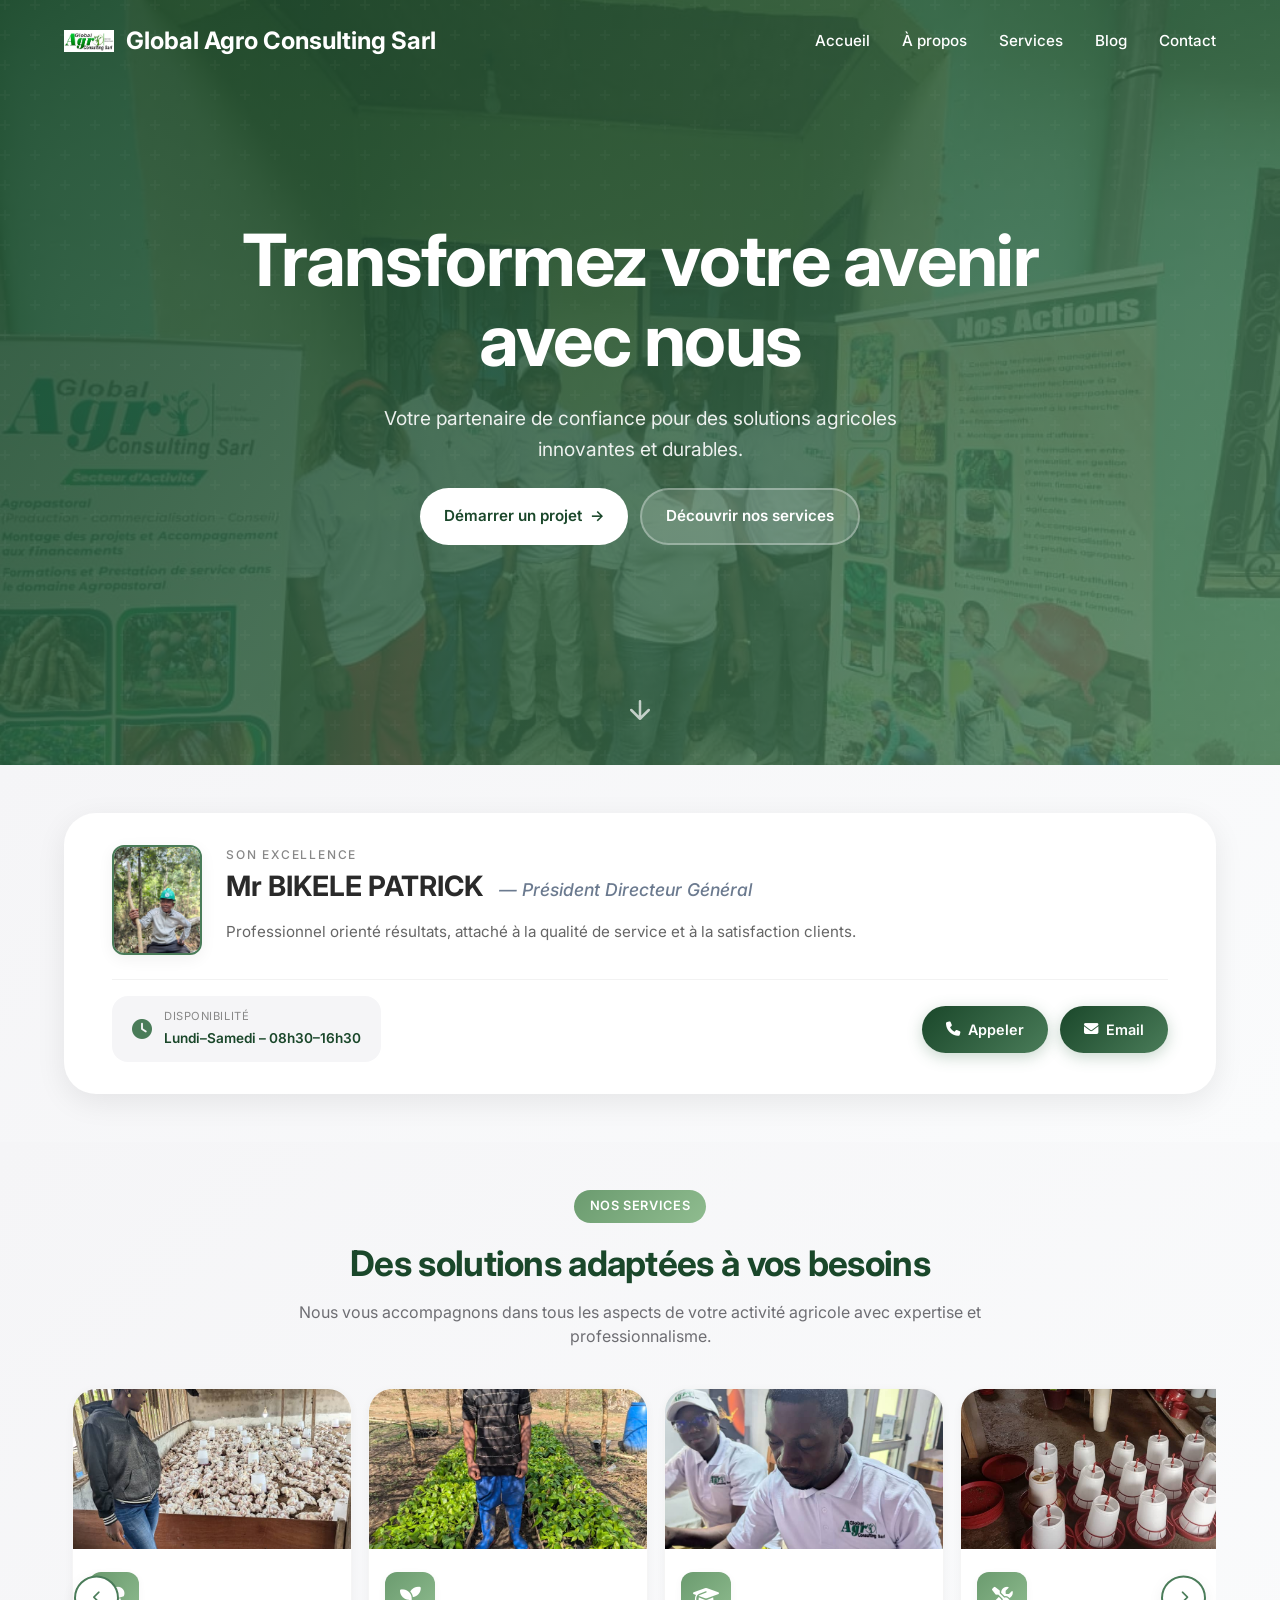
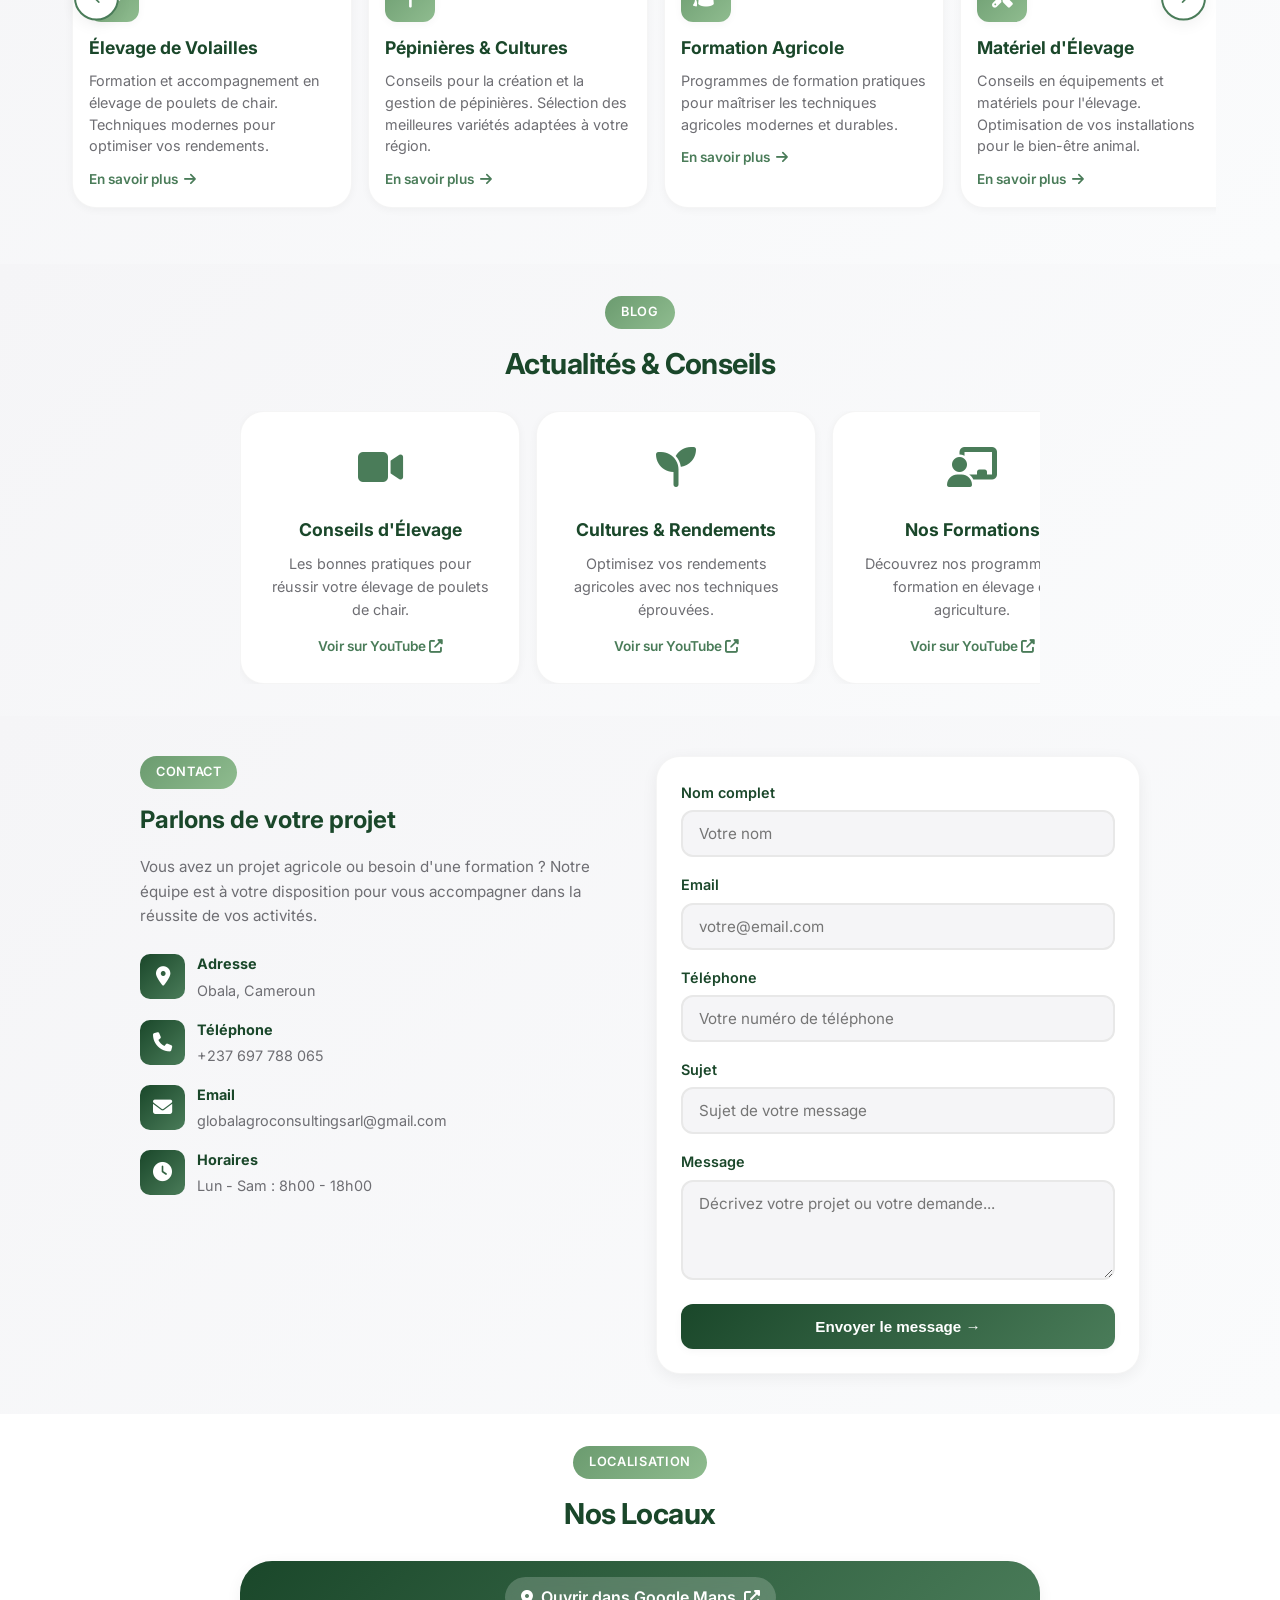
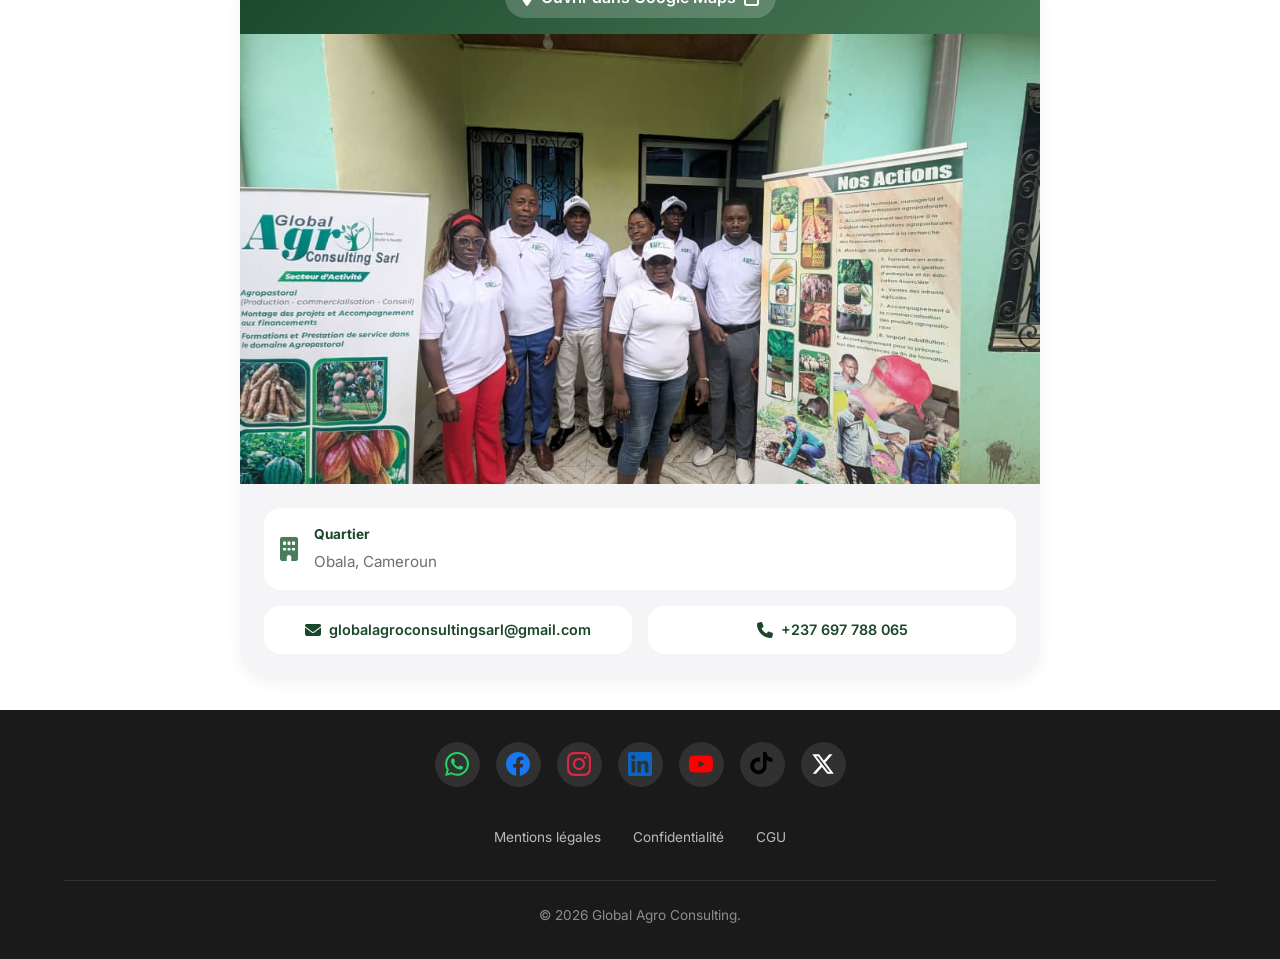
==== commit 978f1e0a: "deuxieme commit" ====
--- a/index.html
+++ b/index.html
@@ -11,7 +11,7 @@
     <meta name="keywords" content="mots-clés, secteur, activité, ville">
     
     <!-- Titre de la page -->
-    <title>Nom de votre entreprise - Votre slogan</title>
+    <title>Global Agro Consulting - Semer l'avenir</title>
     
     <!-- ============================================
          POLICES ET STYLES
@@ -113,13 +113,13 @@
                 <div class="dg-header">
                     <!-- Photo du DG en petit dans le coin -->
                     <div class="dg-photo-wrapper">
-                        <img src="images/formation chez agro consuting.jpeg" alt="Mr BIKELE ROLAND - Directeur Général" class="dg-photo">
+                        <img src="images/DG.jpeg" alt="Mr BIKELE PATRICK - Directeur Général" class="dg-photo">
                     </div>
                     
                     <div class="dg-text-section">
                         <p class="dg-excellence">SON EXCELLENCE</p>
                         <div class="dg-name-title">
-                            <h2 class="dg-name">Mr BIKELE ROLAND</h2>
+                            <h2 class="dg-name">Mr BIKELE PATRICK</h2>
                             <p class="dg-title">Président Directeur Général</p>
                             <p class="dg-description">
                     Professionnel orienté résultats, attaché à la qualité de service et à la satisfaction clients.
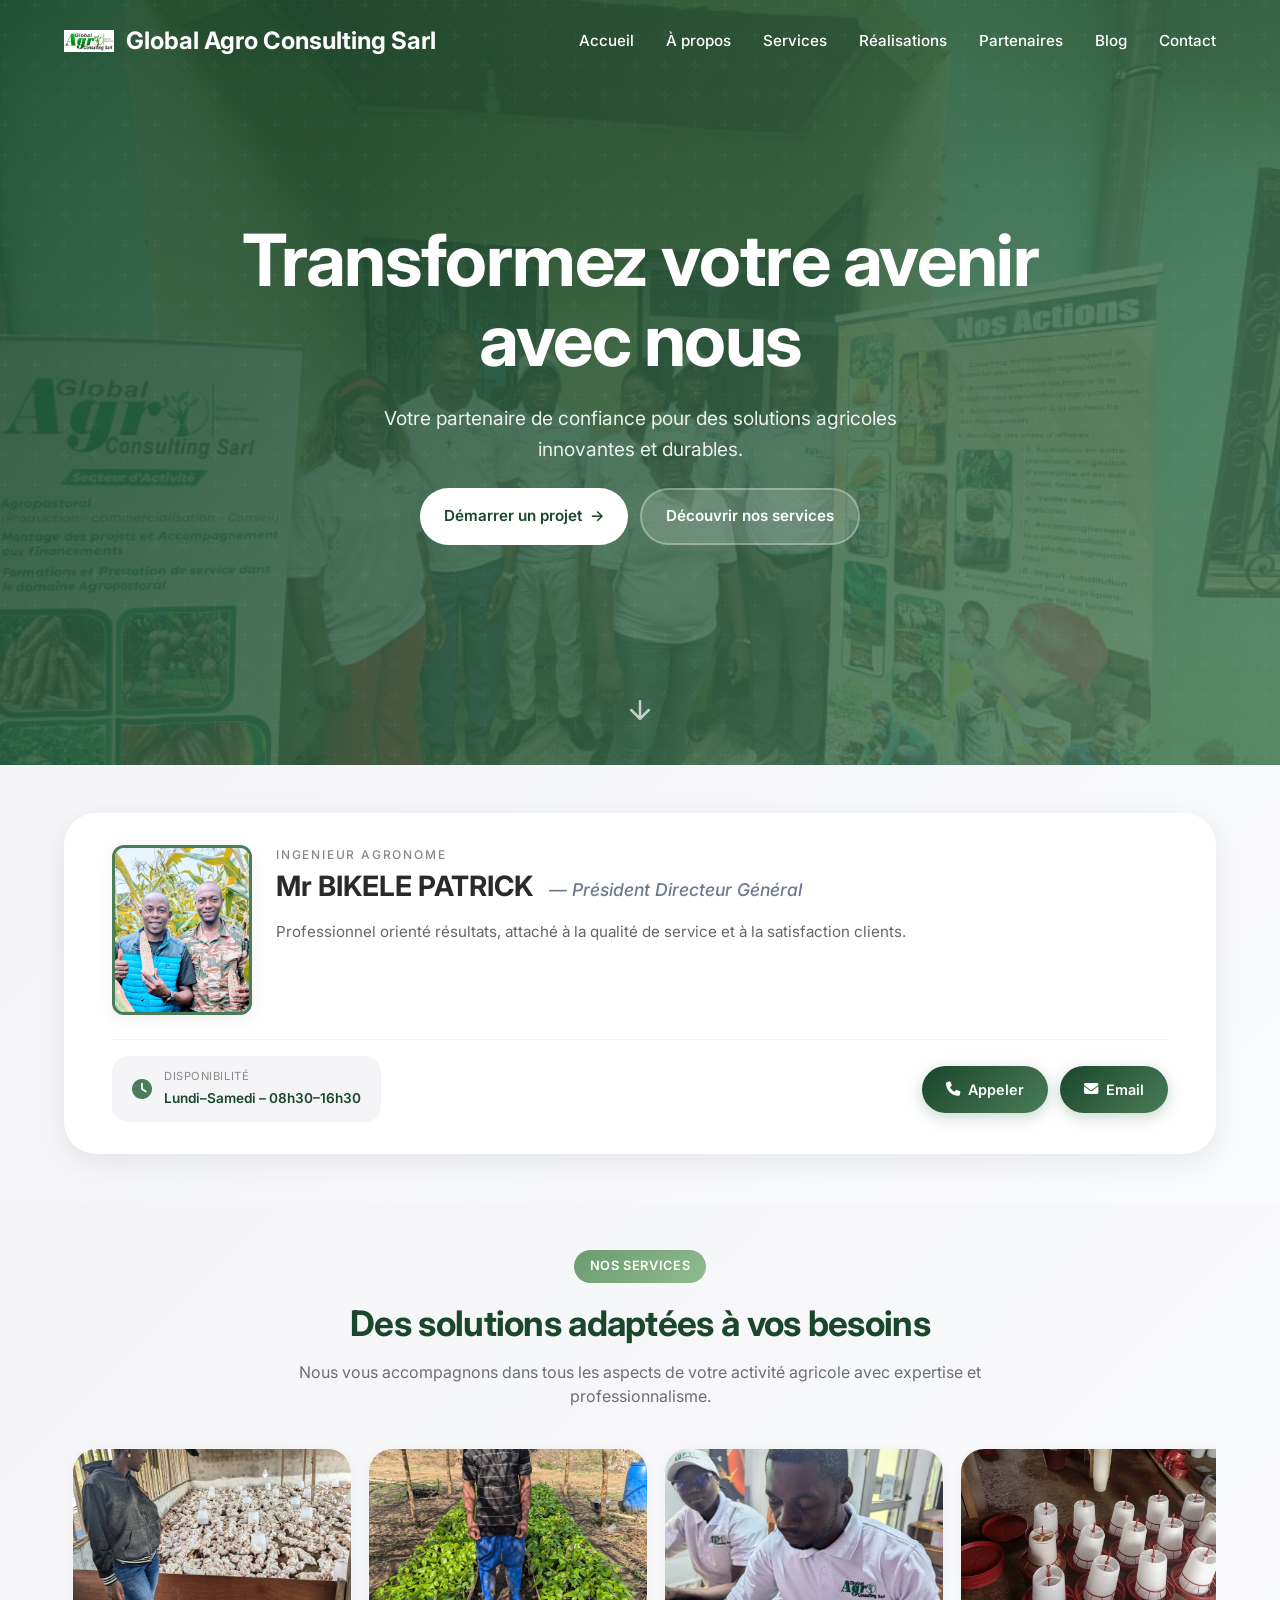
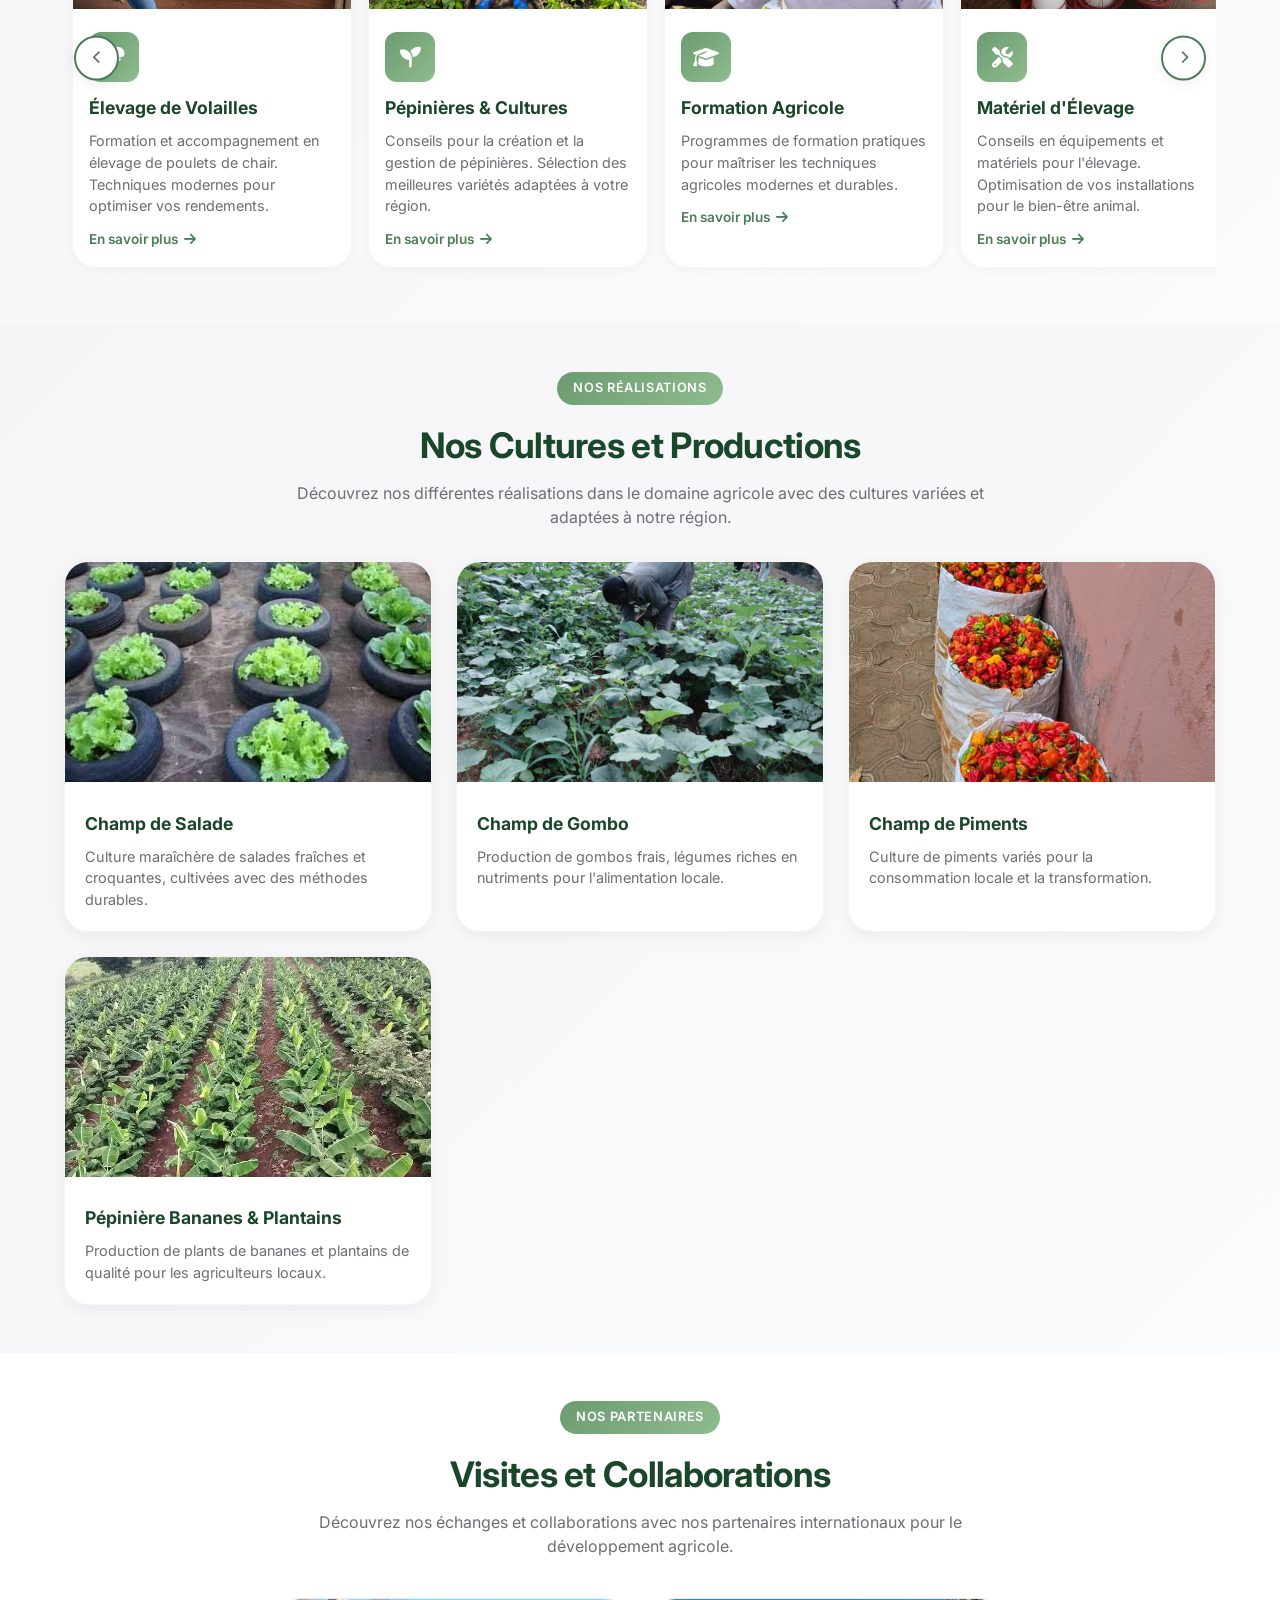
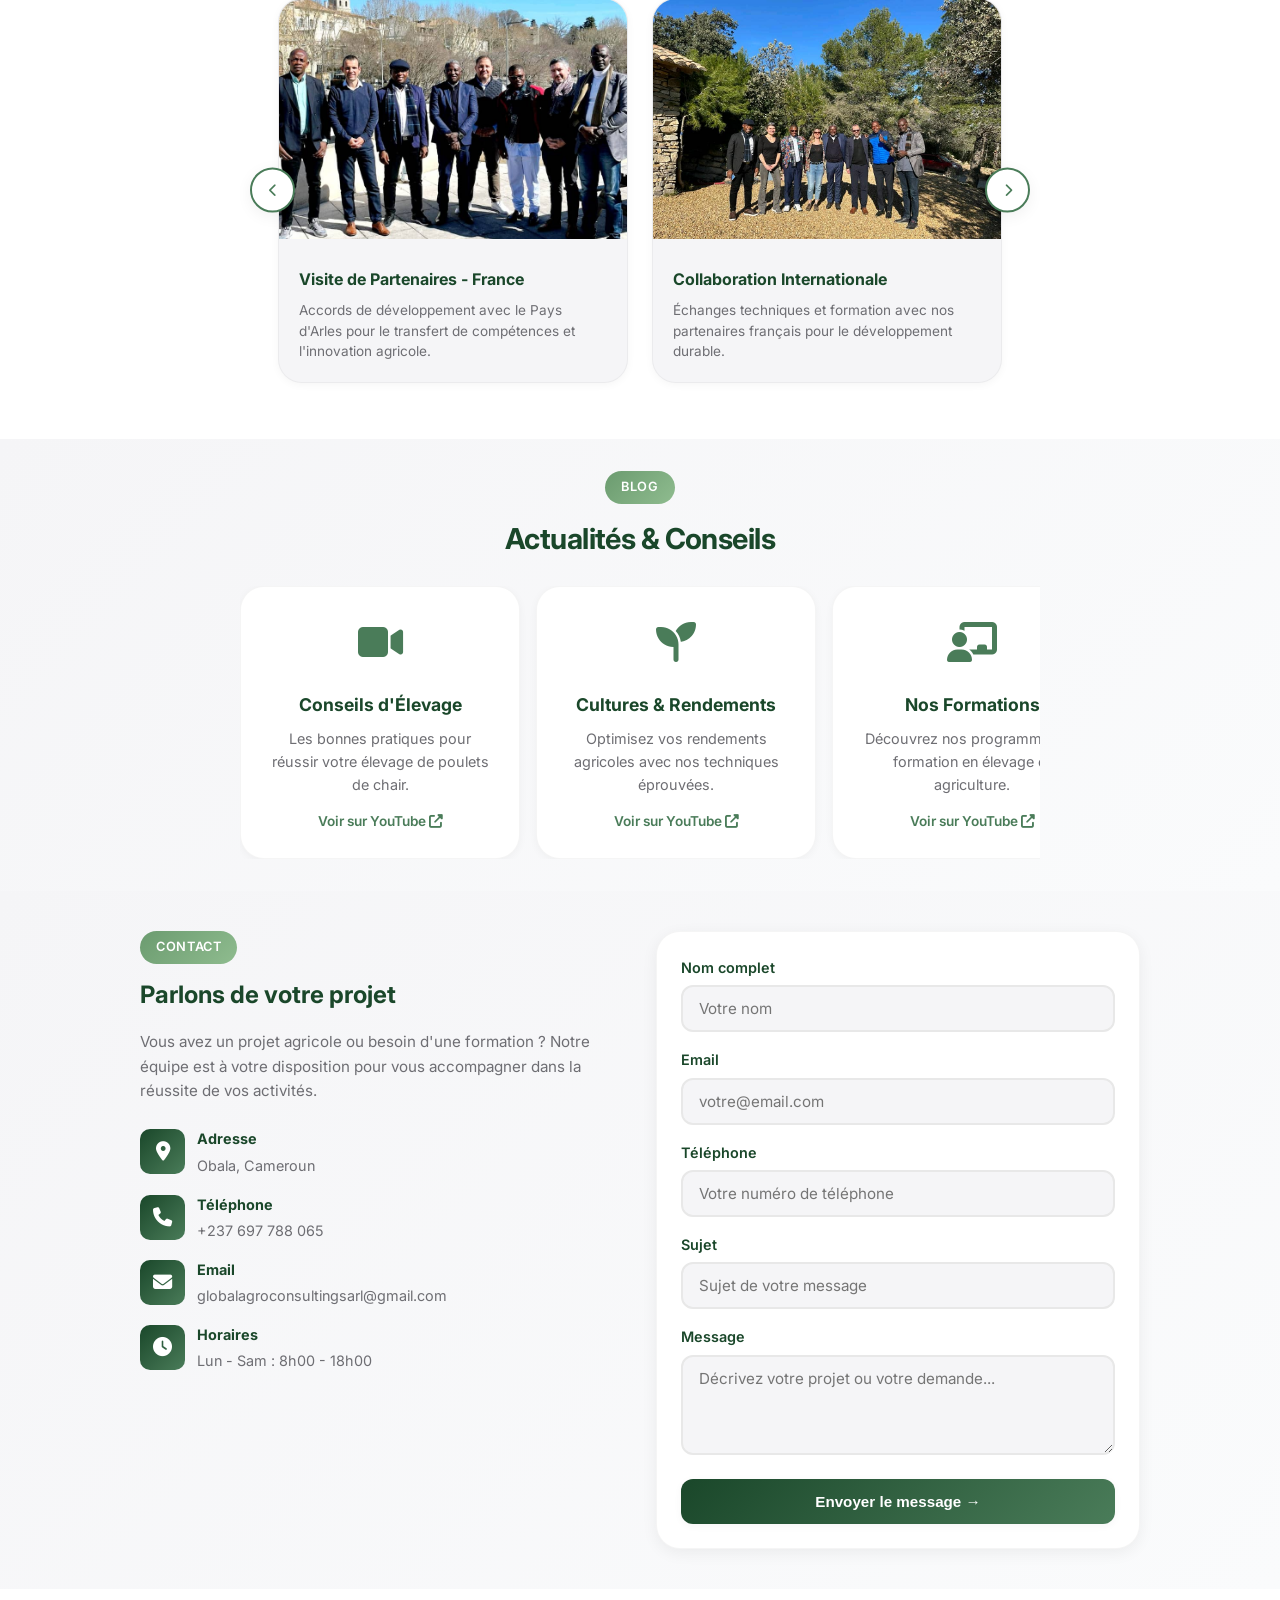
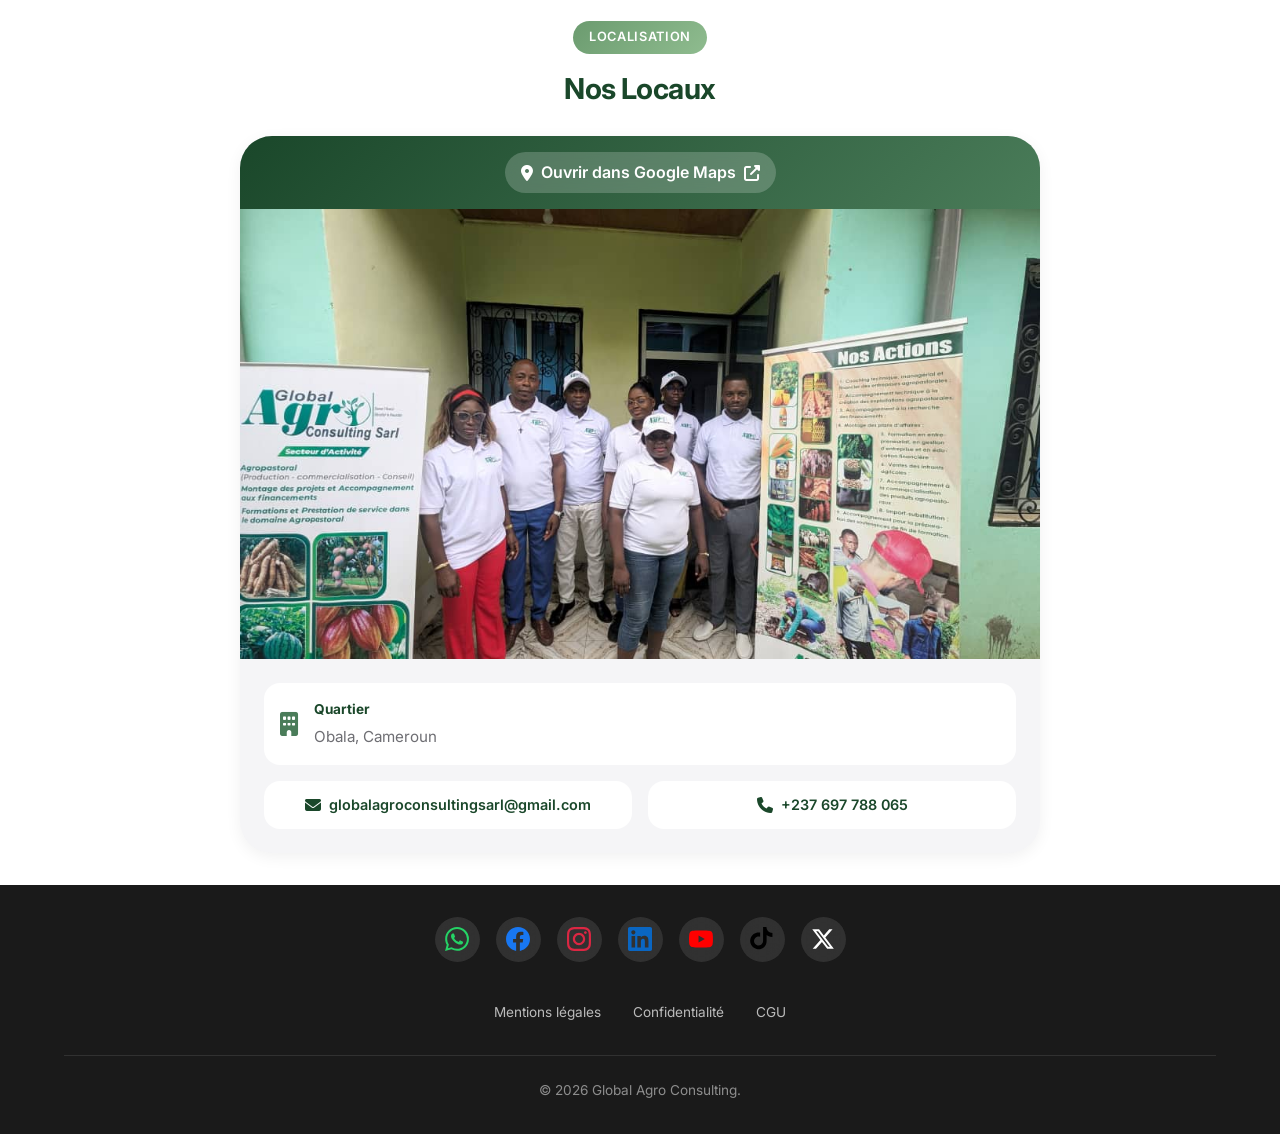
==== commit f26694f5: "4eme commit" ====
--- a/index.html
+++ b/index.html
@@ -26,7 +26,7 @@
 
     <!-- Feuille de style principale -->
     <link rel="stylesheet" href="css/style.css">
-    
+
     <!-- ============================================
          FAVICONE
          ============================================
@@ -54,6 +54,8 @@
             <li><a href="#accueil">Accueil</a></li>
             <li><a href="#apropos">À propos</a></li>
             <li><a href="#services">Services</a></li>
+            <li><a href="#realisations">Réalisations</a></li>
+            <li><a href="#partenaires">Partenaires</a></li>
             <li><a href="#blog">Blog</a></li>
             <li><a href="#contact">Contact</a></li>
         </ul>
@@ -112,12 +114,12 @@
             <div class="dg-content">
                 <div class="dg-header">
                     <!-- Photo du DG en petit dans le coin -->
-                    <div class="dg-photo-wrapper">
-                        <img src="images/DG.jpeg" alt="Mr BIKELE PATRICK - Directeur Général" class="dg-photo">
+                    <div class="dg-photo-wrapper" onclick="openLightbox(this.querySelector('img'))">
+                        <img src="images/DG.jpeg" alt="Mr BIKELE PATRICK - Ingénieur Agronome" class="dg-photo">
                     </div>
                     
                     <div class="dg-text-section">
-                        <p class="dg-excellence">SON EXCELLENCE</p>
+                        <p class="dg-excellence">INGENIEUR AGRONOME</p>
                         <div class="dg-name-title">
                             <h2 class="dg-name">Mr BIKELE PATRICK</h2>
                             <p class="dg-title">Président Directeur Général</p>
@@ -170,7 +172,7 @@
             <div class="services-track">
                 <!-- SERVICE 1 : Élevage -->
                 <div class="service-card fade-in">
-                    <img src="images/services elevage poussins.jpeg" alt="Élevage de volailles" class="service-image">
+                    <img src="images/services elevage poussins.jpeg" alt="Élevage de volailles" class="service-image clickable-image" onclick="openLightbox(this)">
                     <div class="service-icon"><i class="fas fa-feather"></i></div>
                     <h3>Élevage de Volailles</h3>
                     <p>Formation et accompagnement en élevage de poulets de chair. Techniques modernes pour optimiser vos rendements.</p>
@@ -179,7 +181,7 @@
                 
                 <!-- SERVICE 2 : Pépinières -->
                 <div class="service-card fade-in">
-                    <img src="images/services aide pépinières .jpeg" alt="Pépinières et cultures" class="service-image">
+                    <img src="images/services aide pépinières .jpeg" alt="Pépinières et cultures" class="service-image clickable-image" onclick="openLightbox(this)">
                     <div class="service-icon"><i class="fas fa-seedling"></i></div>
                     <h3>Pépinières & Cultures</h3>
                     <p>Conseils pour la création et la gestion de pépinières. Sélection des meilleures variétés adaptées à votre région.</p>
@@ -188,7 +190,7 @@
                 
                 <!-- SERVICE 3 : Formation -->
                 <div class="service-card fade-in">
-                    <img src="images/formation chez agro consuting.jpeg" alt="Formation agricole" class="service-image">
+                    <img src="images/formation chez agro consuting.jpeg" alt="Formation agricole" class="service-image clickable-image" onclick="openLightbox(this)">
                     <div class="service-icon"><i class="fas fa-graduation-cap"></i></div>
                     <h3>Formation Agricole</h3>
                     <p>Programmes de formation pratiques pour maîtriser les techniques agricoles modernes et durables.</p>
@@ -197,7 +199,7 @@
                 
                 <!-- SERVICE 4 : Matériel d'élevage -->
                 <div class="service-card fade-in">
-                    <img src="images/matériels elevage de poussins.jpeg" alt="Matériel d'élevage" class="service-image">
+                    <img src="images/matériels elevage de poussins.jpeg" alt="Matériel d'élevage" class="service-image clickable-image" onclick="openLightbox(this)">
                     <div class="service-icon"><i class="fas fa-tools"></i></div>
                     <h3>Matériel d'Élevage</h3>
                     <p>Conseils en équipements et matériels pour l'élevage. Optimisation de vos installations pour le bien-être animal.</p>
@@ -206,7 +208,7 @@
                 
                 <!-- SERVICE 5 : Grandes Cultures -->
                 <div class="service-card fade-in">
-                    <img src="images/champs de mais réalisé .jpeg" alt="Grandes cultures" class="service-image">
+                    <img src="images/champs de mais réalisé .jpeg" alt="Grandes cultures" class="service-image clickable-image" onclick="openLightbox(this)">
                     <div class="service-icon"><i class="fas fa-seedling"></i></div>
                     <h3>Grandes Cultures</h3>
                     <p>Accompagnement technique pour les cultures céréalières. Gestion optimale pour des rendements maximaux.</p>
@@ -215,7 +217,7 @@
                 
                 <!-- SERVICE 6 : Élevage porcin -->
                 <div class="service-card fade-in">
-                    <img src="images/service elevages de port.jpeg" alt="Élevage porcin" class="service-image">
+                    <img src="images/service elevages de port.jpeg" alt="Élevage porcin" class="service-image clickable-image" onclick="openLightbox(this)">
                     <div class="service-icon"><i class="fas fa-piggy-bank"></i></div>
                     <h3>Élevage Porcin</h3>
                     <p>Conseil et suivi en élevage de porcs. Techniques modernes pour une production optimale et durable.</p>
@@ -223,6 +225,96 @@
                 </div>
             </div>
             
+            <!-- Navigation du slider -->
+            <button class="slider-btn prev" aria-label="Précédent"><i class="fas fa-chevron-left"></i></button>
+            <button class="slider-btn next" aria-label="Suivant"><i class="fas fa-chevron-right"></i></button>
+        </div>
+    </section>
+
+    <!-- ============================================
+         SECTION RÉALISATIONS
+         ============================================
+         Grille présentant les cultures et réalisations
+    -->
+    <section class="realisations" id="realisations">
+        <div class="section-header fade-in">
+            <span class="section-tag">Nos Réalisations</span>
+            <h2 class="section-title">Nos Cultures et Productions</h2>
+            <p class="section-subtitle">Découvrez nos différentes réalisations dans le domaine agricole avec des cultures variées et adaptées à notre région.</p>
+        </div>
+
+        <div class="realisations-grid">
+            <!-- Culture 1 : Champ de salade -->
+            <div class="realisation-card fade-in">
+                <img src="images/champ de salade.jpeg" alt="Champ de salade" class="realisation-image clickable-image" onclick="openLightbox(this)">
+                <div class="realisation-info">
+                    <h3>Champ de Salade</h3>
+                    <p>Culture maraîchère de salades fraîches et croquantes, cultivées avec des méthodes durables.</p>
+                </div>
+            </div>
+
+            <!-- Culture 2 : Gombo -->
+            <div class="realisation-card fade-in">
+                <img src="images/champ gombo.jpeg" alt="Champ de gombo" class="realisation-image clickable-image" onclick="openLightbox(this)">
+                <div class="realisation-info">
+                    <h3>Champ de Gombo</h3>
+                    <p>Production de gombos frais, légumes riches en nutriments pour l'alimentation locale.</p>
+                </div>
+            </div>
+
+            <!-- Culture 3 : Piments -->
+            <div class="realisation-card fade-in">
+                <img src="images/piments .jpeg" alt="Champ de piments" class="realisation-image clickable-image" onclick="openLightbox(this)">
+                <div class="realisation-info">
+                    <h3>Champ de Piments</h3>
+                    <p>Culture de piments variés pour la consommation locale et la transformation.</p>
+                </div>
+            </div>
+
+            <!-- Culture 4 : Pépinière -->
+            <div class="realisation-card fade-in">
+                <img src="images/pépinière bananes et plantains.jpeg" alt="Pépinière de bananes et plantains" class="realisation-image clickable-image" onclick="openLightbox(this)">
+                <div class="realisation-info">
+                    <h3>Pépinière Bananes & Plantains</h3>
+                    <p>Production de plants de bananes et plantains de qualité pour les agriculteurs locaux.</p>
+                </div>
+            </div>
+        </div>
+    </section>
+
+    <!-- ============================================
+         SECTION PARTENAIRES
+         ============================================
+         Visites et collaborations avec les partenaires
+    -->
+    <section class="partners" id="partenaires">
+        <div class="section-header fade-in">
+            <span class="section-tag">Nos Partenaires</span>
+            <h2 class="section-title">Visites et Collaborations</h2>
+            <p class="section-subtitle">Découvrez nos échanges et collaborations avec nos partenaires internationaux pour le développement agricole.</p>
+        </div>
+
+        <div class="partners-slider">
+            <div class="partners-track">
+                <!-- Partenaire 1 -->
+                <div class="partner-card fade-in">
+                    <img src="images/visite de partenaire france (pays d'arles )pour des accords de developpement.jpeg" alt="Visite de partenaires France - Pays d'Arles" class="partner-image clickable-image" onclick="openLightbox(this)">
+                    <div class="partner-info">
+                        <h3>Visite de Partenaires - France</h3>
+                        <p>Accords de développement avec le Pays d'Arles pour le transfert de compétences et l'innovation agricole.</p>
+                    </div>
+                </div>
+
+                <!-- Partenaire 2 -->
+                <div class="partner-card fade-in">
+                    <img src="images/visite des partenaire en france 1.jpeg" alt="Visite des partenaires en France" class="partner-image clickable-image" onclick="openLightbox(this)">
+                    <div class="partner-info">
+                        <h3>Collaboration Internationale</h3>
+                        <p>Échanges techniques et formation avec nos partenaires français pour le développement durable.</p>
+                    </div>
+                </div>
+            </div>
+
             <!-- Navigation du slider -->
             <button class="slider-btn prev" aria-label="Précédent"><i class="fas fa-chevron-left"></i></button>
             <button class="slider-btn next" aria-label="Suivant"><i class="fas fa-chevron-right"></i></button>
@@ -340,13 +432,12 @@
             </div>
             
             <!-- Formulaire de contact -->
-            <form class="contact-form fade-in" action="https://formsubmit.co/globalagroconsoltingsarl@gmail.com" method="POST">
-                <!-- Configuration FormSubmit -->
+            <form class="contact-form fade-in" action="https://formsubmit.co/globalagroconsultingsarl@gmail.com" method="POST">
                 <input type="hidden" name="_captcha" value="false">
-                <input type="hidden" name="_template" value="table">
                 <input type="hidden" name="_subject" value="Nouveau message - AgroConsulting">
                 <input type="text" name="_honey" style="display:none">
-
+                <input type="hidden" name="_template" value="table">
+                <input type="hidden" name="_next" value="http://localhost/AgroConsulting/#contact">
                 <!-- Nom -->
                 <div class="form-group">
                     <label for="name">Nom complet</label>
@@ -405,8 +496,8 @@
             </div>
             
             <!-- Photo des locaux -->
-            <div class="location-image">
-                <img src="images/local a obala.jpeg" alt="Locaux de Agro Consulting à Obala">
+            <div class="location-image" onclick="openLightbox(this)">
+                <img src="images/local a obala.jpeg" alt="Locaux de Agro Consulting à Obala" class="clickable-image">
             </div>
             
             <!-- En bas : Quartier et contact -->
@@ -433,6 +524,18 @@
     </section>
 
     <!-- ============================================
+         LIGHTBOX - Visionneuse d'images
+         ============================================
+    -->
+    <div class="lightbox" id="lightbox" onclick="closeLightbox()">
+        <div class="lightbox-content">
+            <button class="lightbox-close">&times;</button>
+            <img id="lightbox-img" src="" alt="Image en grand">
+            <div id="lightbox-caption" class="lightbox-caption"></div>
+        </div>
+    </div>
+
+    <!-- ============================================
          FOOTER (PIED DE PAGE)
          ============================================
          Footer professionnel
--- a/css/style.css
+++ b/css/style.css
@@ -453,18 +453,25 @@
     gap: 1.5rem;
 }
 
-/* Wrapper photo - Petit, dans le coin */
+/* Wrapper photo - Agrandi */
 .dg-photo-wrapper {
     flex-shrink: 0;
-    width: 90px;
-    height: 110px;
+    width: 140px;
+    height: 170px;
     border-radius: var(--radius-md);
     overflow: hidden;
     box-shadow: var(--shadow-medium);
-    border: 2px solid var(--light-green);
-}
-
-/* Photo du DG - Juste le visage, très petit */
+    border: 3px solid var(--light-green);
+    cursor: pointer;
+    transition: var(--transition-bounce);
+}
+
+.dg-photo-wrapper:hover {
+    transform: scale(1.05);
+    box-shadow: var(--shadow-float);
+}
+
+/* Photo du DG - Agrandie */
 .dg-photo {
     width: 100%;
     height: 100%;
@@ -1491,3 +1498,243 @@
         padding: 4rem 5%;
     }
 }
+
+/* ============================================
+ * LIGHTBOX - Affichage des images en grand
+ * ============================================
+ */
+.lightbox {
+    display: none;
+    position: fixed;
+    z-index: 9999;
+    top: 0;
+    left: 0;
+    width: 100%;
+    height: 100%;
+    background: rgba(0, 0, 0, 0.9);
+    justify-content: center;
+    align-items: center;
+    opacity: 0;
+    transition: opacity 0.3s ease;
+}
+
+.lightbox.active {
+    display: flex;
+    opacity: 1;
+}
+
+.lightbox-content {
+    position: relative;
+    max-width: 90%;
+    max-height: 90%;
+}
+
+.lightbox-content img {
+    max-width: 100%;
+    max-height: 90vh;
+    border-radius: var(--radius-md);
+    box-shadow: var(--shadow-float);
+}
+
+.lightbox-close {
+    position: absolute;
+    top: -40px;
+    right: 0;
+    font-size: 2.5rem;
+    color: var(--pure-white);
+    cursor: pointer;
+    transition: var(--transition-smooth);
+    background: none;
+    border: none;
+    padding: 0;
+    line-height: 1;
+}
+
+.lightbox-close:hover {
+    color: var(--light-green);
+    transform: scale(1.2);
+}
+
+.lightbox-caption {
+    text-align: center;
+    color: var(--pure-white);
+    margin-top: 1rem;
+    font-size: 1rem;
+    font-weight: 500;
+}
+
+/* Images cliquables */
+.clickable-image {
+    cursor: pointer;
+    transition: var(--transition-smooth);
+}
+
+.clickable-image:hover {
+    transform: scale(1.02);
+    filter: brightness(1.05);
+}
+
+.service-image,
+.location-image img,
+.dg-photo {
+    cursor: pointer;
+}
+
+/* ============================================
+ * SECTION RÉALISATIONS
+ * ============================================
+ */
+.realisations {
+    background: var(--gradient-soft);
+    padding: 3rem 5%;
+}
+
+.realisations-grid {
+    display: grid;
+    grid-template-columns: repeat(auto-fit, minmax(280px, 1fr));
+    gap: 1.5rem;
+    max-width: 1200px;
+    margin: 0 auto;
+}
+
+.realisation-card {
+    background: var(--pure-white);
+    border-radius: var(--radius-xl);
+    overflow: hidden;
+    box-shadow: var(--shadow-medium);
+    transition: var(--transition-bounce);
+    border: 1px solid rgba(0, 0, 0, 0.04);
+}
+
+.realisation-card:hover {
+    transform: translateY(-8px);
+    box-shadow: var(--shadow-float);
+}
+
+.realisation-image {
+    width: 100%;
+    height: 220px;
+    object-fit: cover;
+    transition: var(--transition-smooth);
+}
+
+.realisation-card:hover .realisation-image {
+    transform: scale(1.05);
+}
+
+.realisation-info {
+    padding: 1.25rem;
+}
+
+.realisation-info h3 {
+    font-size: 1.1rem;
+    color: var(--dark-green);
+    margin-bottom: 0.5rem;
+}
+
+.realisation-info p {
+    color: var(--gray-text);
+    font-size: 0.9rem;
+    line-height: 1.5;
+}
+
+/* ============================================
+ * SECTION PARTENAIRES
+ * ============================================
+ */
+.partners {
+    background: var(--pure-white);
+    padding: 3rem 5%;
+}
+
+.partners-slider {
+    position: relative;
+    max-width: 800px;
+    margin: 0 auto;
+    overflow: hidden;
+}
+
+.partners-track {
+    display: flex;
+    gap: 1.5rem;
+    overflow-x: auto;
+    scroll-behavior: smooth;
+    scrollbar-width: none;
+    -ms-overflow-style: none;
+    padding: 0.5rem;
+    justify-content: center;
+}
+
+.partners-track::-webkit-scrollbar {
+    display: none;
+}
+
+.partner-card {
+    flex: 0 0 350px;
+    background: var(--light-gray);
+    border-radius: var(--radius-xl);
+    overflow: hidden;
+    transition: var(--transition-bounce);
+    border: 1px solid rgba(0, 0, 0, 0.04);
+    box-shadow: var(--shadow-light);
+}
+
+.partner-card:hover {
+    transform: translateY(-8px);
+    box-shadow: var(--shadow-float);
+}
+
+.partner-image {
+    width: 100%;
+    height: 240px;
+    object-fit: cover;
+    transition: var(--transition-smooth);
+}
+
+.partner-card:hover .partner-image {
+    transform: scale(1.05);
+}
+
+.partner-info {
+    padding: 1.25rem;
+}
+
+.partner-info h3 {
+    font-size: 1rem;
+    color: var(--dark-green);
+    margin-bottom: 0.5rem;
+}
+
+.partner-info p {
+    color: var(--gray-text);
+    font-size: 0.85rem;
+    line-height: 1.5;
+}
+
+.partners .slider-btn {
+    position: absolute;
+    top: 50%;
+    transform: translateY(-50%);
+    width: 45px;
+    height: 45px;
+    border-radius: 50%;
+    background: var(--pure-white);
+    border: 2px solid var(--light-green);
+    color: var(--light-green);
+    cursor: pointer;
+    z-index: 10;
+    transition: var(--transition-smooth);
+    display: flex;
+    align-items: center;
+    justify-content: center;
+    box-shadow: var(--shadow-medium);
+}
+
+.partners .slider-btn:hover {
+    background: var(--light-green);
+    color: var(--pure-white);
+    transform: translateY(-50%) scale(1.1);
+}
+
+.partners .slider-btn.prev { left: 10px; }
+.partners .slider-btn.next { right: 10px; }
